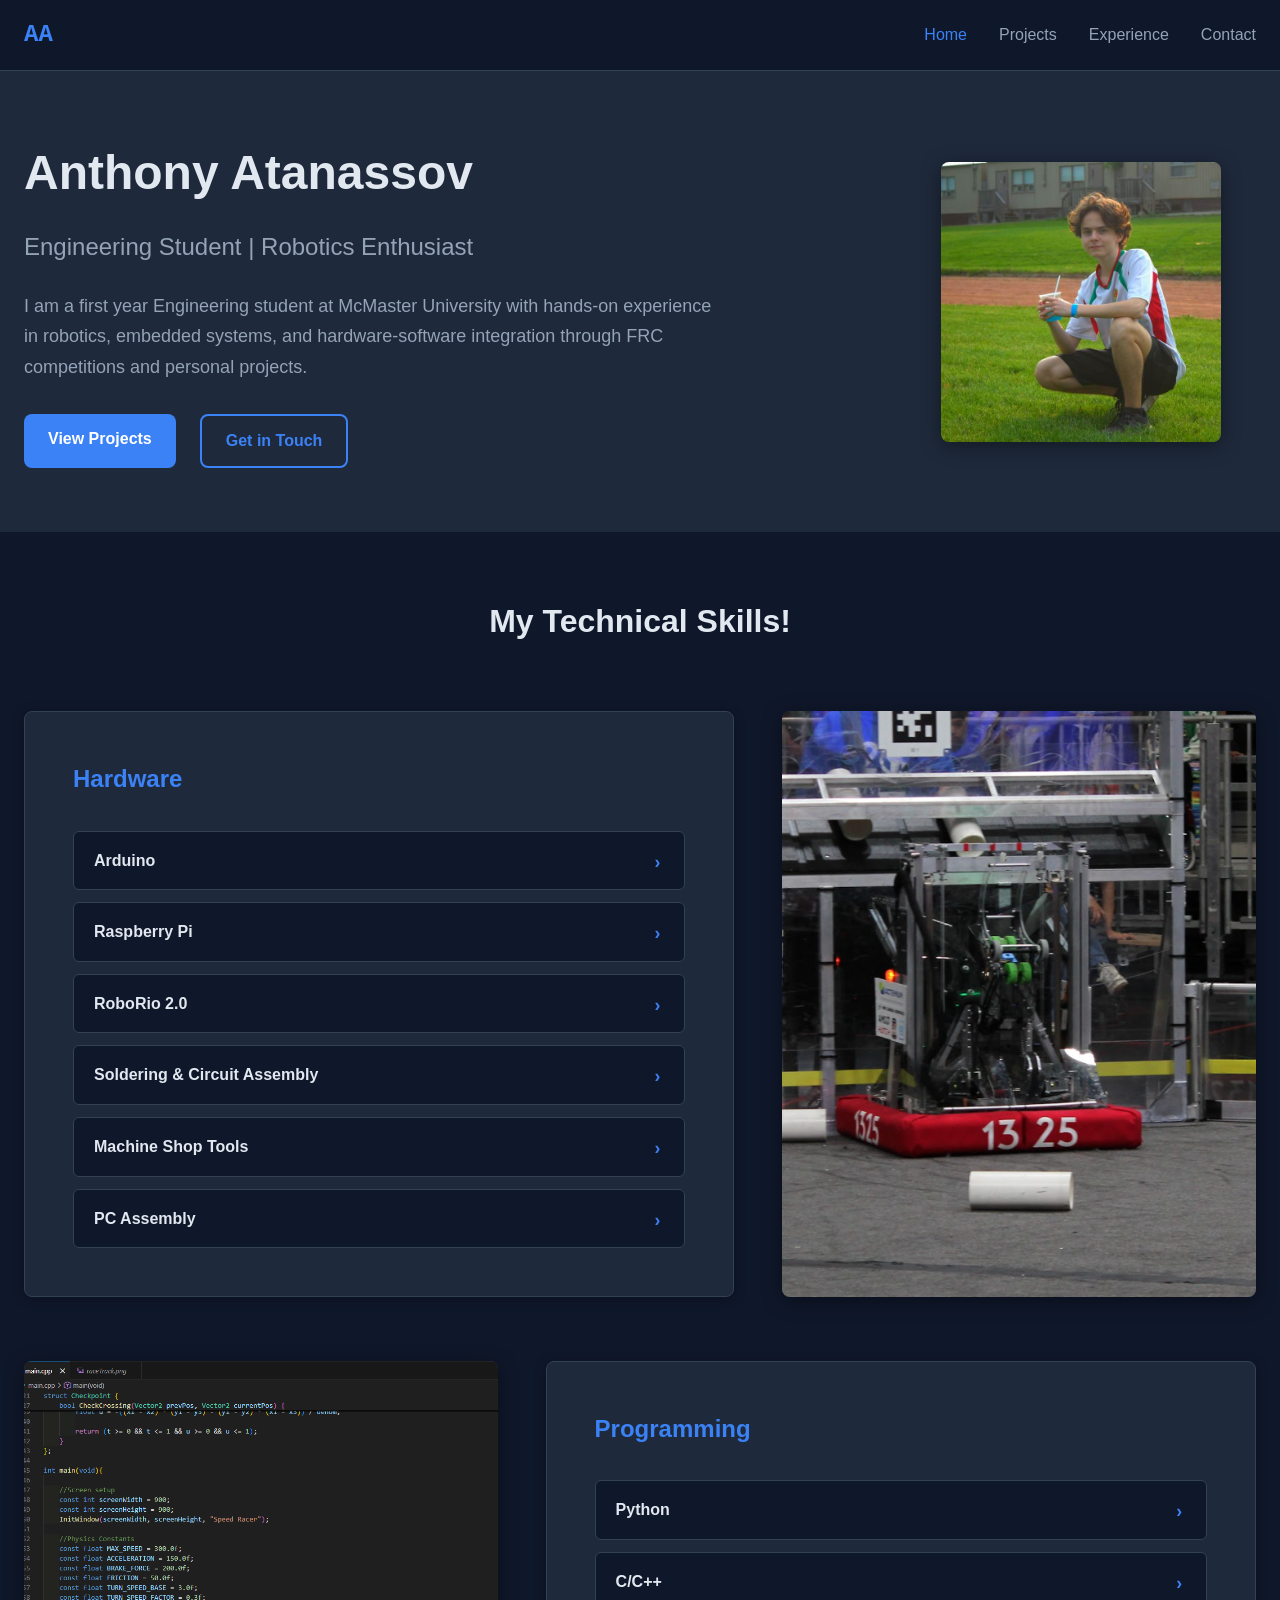
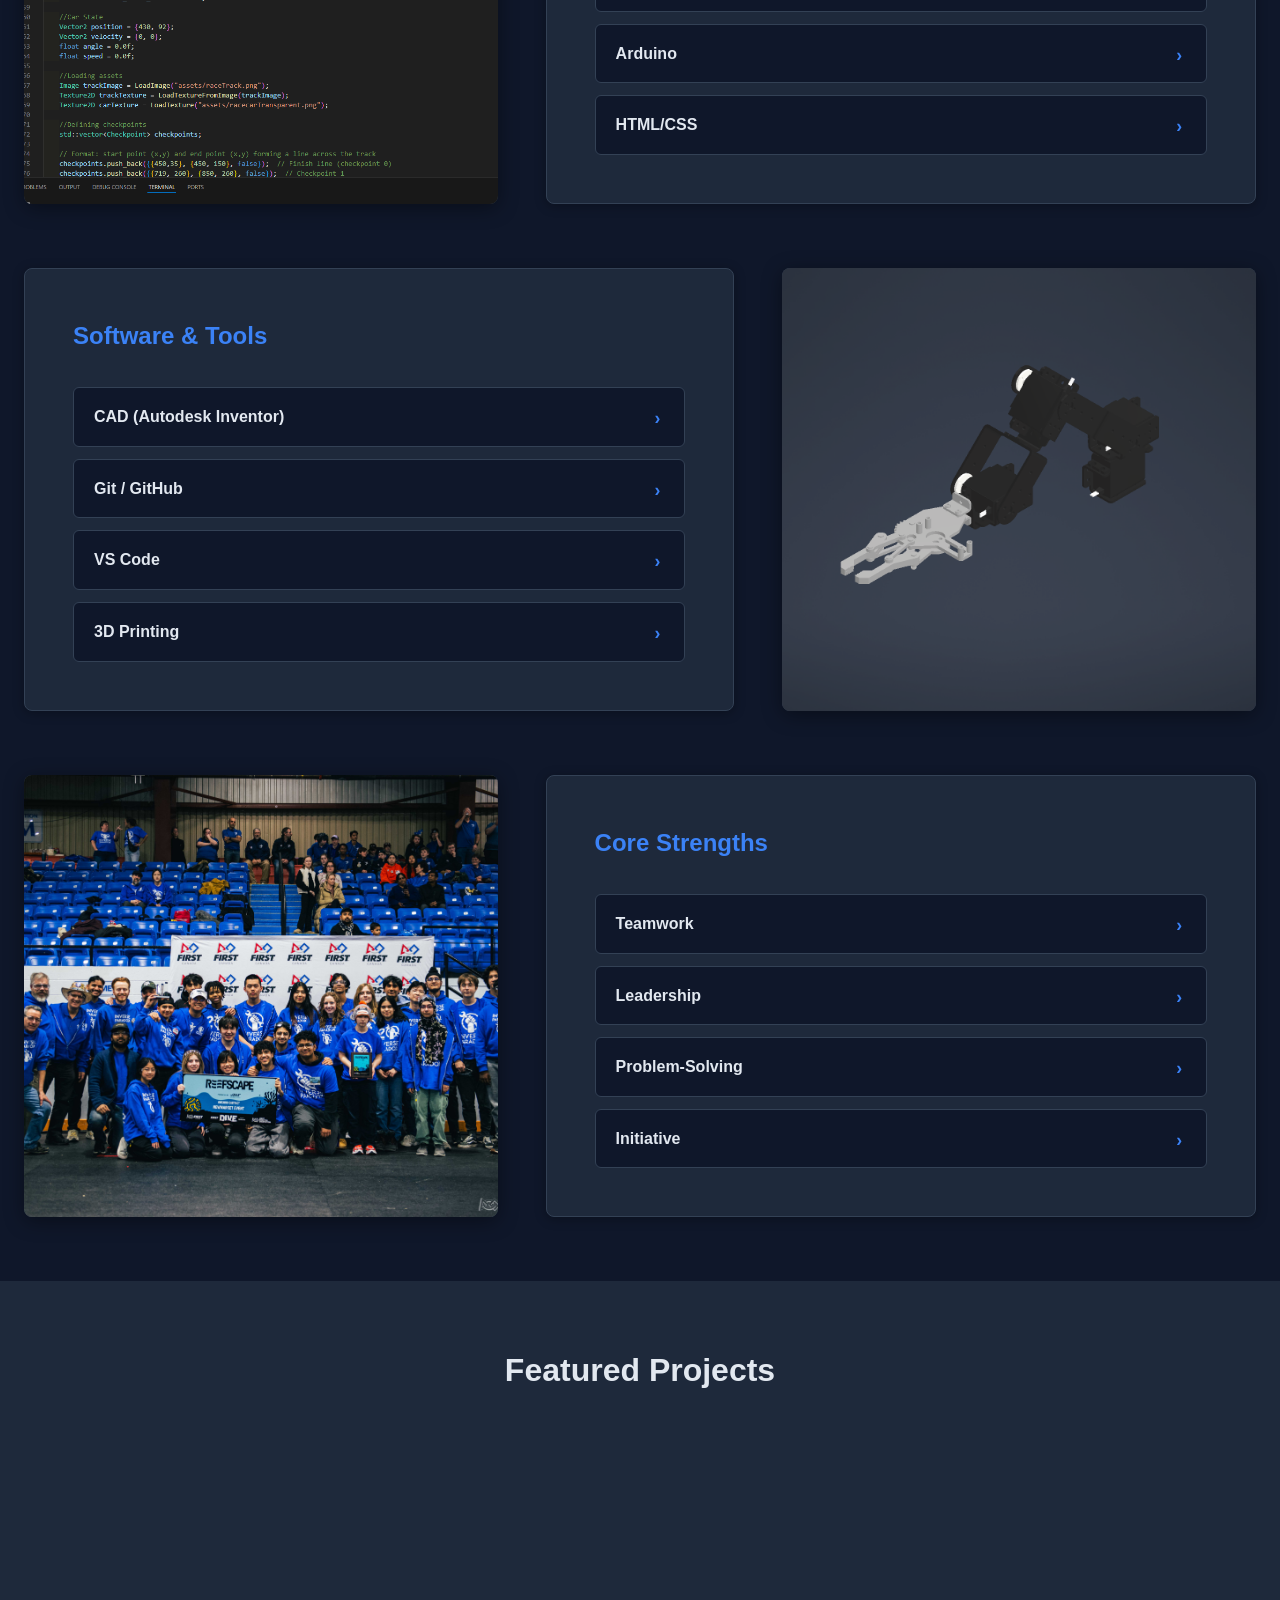
==== index.html @ 007fcec5 "Initial Commit Added website and assets (photos)" ====
<!DOCTYPE html>
<html lang="en">
<head>
    <meta charset="UTF-8">
    <meta name="viewport" content="width=device-width, initial-scale=1.0">
    <title>Anthony Atanassov - Engineering Student</title>
    <link rel="stylesheet" href="css/style.css">
</head>
<body>
    <nav class="navbar">
        <div class="container">
            <a href="index.html" class="logo">AA</a>
            <button class="nav-toggle" id="navToggle" aria-label="Toggle navigation">
                <span></span>
                <span></span>
                <span></span>
            </button>
            <ul class="nav-links" id="navLinks">
                <li><a href="index.html" class="active">Home</a></li>
                <li><a href="projects.html">Projects</a></li>
                <li><a href="experience.html">Experience</a></li>
                <li><a href="contact.html">Contact</a></li>
            </ul>
        </div>
    </nav>

    <main>
        <section class="hero">
            <div class="container">
                <div class="hero-content">
                    <div class="hero-text">
                        <h1>Anthony Atanassov</h1>
                        <p class="subtitle">Engineering Student | Robotics Enthusiast</p>
                        <p class="description">
                            I am a first year Engineering student at McMaster University with hands-on experience in robotics, 
                            embedded systems, and hardware-software integration through FRC competitions and personal projects.
                        </p>
                        <div class="cta-buttons">
                            <a href="projects.html" class="btn btn-primary">View Projects</a>
                            <a href="contact.html" class="btn btn-secondary">Get in Touch</a>
                        </div>
                    </div>
                    <div class="hero-image">
                        <div class="image-container">
                            <img src="assets/profile-photo.jpg" alt="Anthony Atanassov">
                        </div>
                    </div>
                </div>
            </div>
        </section>

        <section class="skills">
            <div class="container">
                <h2> My Technical Skills!</h2>
                <p class="skills-subtitle"></p>
                
                <!-- Row 1: Hardware (left) + Image (right) -->
                <div class="skills-row">
                    <div class="skill-category-large">
                        <h3>Hardware</h3>
                        <ul class="skill-list">
                            <li class="skill-item" data-skill="arduino-hw">
                                <span class="skill-name">Arduino</span>
                                <div class="skill-description">
                                    Hands-on experience with Arduino Uno, and Nano for various robotics and automation projects.
                                </div>
                            </li>
                            <li class="skill-item" data-skill="raspberry">
                                <span class="skill-name">Raspberry Pi</span>
                                <div class="skill-description">
                                    Built computer vision systems and IoT projects using Raspberry Pi with camera modules and I²C communication protocols.
                                </div>
                            </li>
                            <li class="skill-item" data-skill="roborio">
                                <span class="skill-name">RoboRio 2.0</span>
                                <div class="skill-description">
                                    Programmed and configured RoboRio controllers for FRC competition robots, including sensor integration and motor control.
                                </div>
                            </li>
                            <li class="skill-item" data-skill="soldering">
                                <span class="skill-name">Soldering & Circuit Assembly</span>
                                <div class="skill-description">
                                    Proficient in through-hole and surface-mount soldering techniques for PCB assembly and circuit prototyping.
                                </div>
                            </li>
                            <li class="skill-item" data-skill="machining">
                                <span class="skill-name">Machine Shop Tools</span>
                                <div class="skill-description">
                                    Experience with drill press, lathe, and other machine shop equipment for fabricating custom mechanical parts and components with my time on FRC 1325 Inverse Paradox.
                                </div>
                            </li>
                            <li class="skill-item" data-skill="pc">
                                <span class="skill-name">PC Assembly</span>
                                <div class="skill-description">
                                    Knowledge of computer hardware architecture, component selection, assembly, and troubleshooting. I have built PCs for friends as well as to sell to buyers on the secondhand market.
                                </div>
                            </li>
                        </ul>
                    </div>
                    <div class="skill-image">
                        <img src="assets/robotInAction.png" alt="Hardware and electronics">
                    </div>
                </div>

                <!-- Row 2: Image (left) + Programming (right) -->
                <div class="skills-row skills-row-reverse">
                    <div class="skill-image">
                        <img src="assets/programming-image.png" alt="Programming workspace">
                    </div>
                    <div class="skill-category-large">
                        <h3>Programming</h3>
                        <ul class="skill-list">
                            <li class="skill-item" data-skill="python">
                                <span class="skill-name">Python</span>
                                <div class="skill-description">
                                    Primary language for computer vision, data processing, and game development. Used extensively in OpenCV projects and Pygame applications.
                                </div>
                            </li>
                            <li class="skill-item" data-skill="cpp">
                                <span class="skill-name">C/C++</span>
                                <div class="skill-description">
                                    Used for embedded systems programming, robotics control systems, and low-level hardware interfacing with Arduino and microcontrollers.
                                </div>
                            </li>
                            <li class="skill-item" data-skill="arduino">
                                <span class="skill-name">Arduino</span>
                                <div class="skill-description">
                                    Extensive experience programming Arduino for robotics projects, including servo control, sensor integration, and real-time control systems.
                                </div>
                            </li>
                            <li class="skill-item" data-skill="html">
                                <span class="skill-name">HTML/CSS</span>
                                <div class="skill-description">
                                    Front-end web development skills for creating responsive, professional websites and user interfaces.
                                </div>
                            </li>
                        </ul>
                    </div>
                </div>

                <!-- Row 3: Software & Tools (left) + Image (right) -->
                <div class="skills-row">
                    <div class="skill-category-large">
                        <h3>Software & Tools</h3>
                        <ul class="skill-list">
                            <li class="skill-item" data-skill="cad">
                                <span class="skill-name">CAD (Autodesk Inventor)</span>
                                <div class="skill-description">
                                    Designed mechanical components and assemblies for robotics projects, including end-effectors and structural elements.
                                </div>
                            </li>
                            <li class="skill-item" data-skill="git">
                                <span class="skill-name">Git / GitHub</span>
                                <div class="skill-description">
                                    Version control for software projects, collaborative development, and code management across multiple repositories.
                                </div>
                            </li>
                            <li class="skill-item" data-skill="vscode">
                                <span class="skill-name">VS Code</span>
                                <div class="skill-description">
                                    Primary IDE for development with extensions for Python, C++, and web development workflows.
                                </div>
                            </li>
                            <li class="skill-item" data-skill="3dprint">
                                <span class="skill-name">3D Printing</span>
                                <div class="skill-description">
                                    Experience with additive manufacturing for rapid prototyping of mechanical designs and custom parts.
                                </div>
                            </li>
                        </ul>
                    </div>
                    <div class="skill-image">
                        <img src="assets/tools-image.png" alt="Software and development tools">
                    </div>
                </div>

                <!-- Row 4: Image (left) + Core Strengths (right) -->
                <div class="skills-row skills-row-reverse">
                    <div class="skill-image">
                        <img src="assets/teamwork-image.jpg" alt="Team collaboration">
                    </div>
                    <div class="skill-category-large">
                        <h3>Core Strengths</h3>
                        <ul class="skill-list">
                            <li class="skill-item" data-skill="teamwork">
                                <span class="skill-name">Teamwork</span>
                                <div class="skill-description">
                                    Proven ability to collaborate effectively in FRC teams, coordinating across electrical, mechanical, and programming subsystems.
                                </div>
                            </li>
                            <li class="skill-item" data-skill="leadership">
                                <span class="skill-name">Leadership</span>
                                <div class="skill-description">
                                    Led FRC Demo Team 9996 as Team Lead, managing project timelines and coordinating team of six members through competition cycle.
                                </div>
                            </li>
                            <li class="skill-item" data-skill="problem">
                                <span class="skill-name">Problem-Solving</span>
                                <div class="skill-description">
                                    Analytical approach to debugging complex systems, from circuit troubleshooting to algorithm optimization.
                                </div>
                            </li>
                            <li class="skill-item" data-skill="initiative">
                                <span class="skill-name">Initiative</span>
                                <div class="skill-description">
                                    Self-driven learner who independently tackles new technologies and completes personal projects from concept to implementation.
                                </div>
                            </li>
                        </ul>
                    </div>
                </div>
            </div>
        </section>

        <section class="highlight-projects">
            <div class="container">
                <h2>Featured Projects</h2>
                <div class="project-grid">
                    <div class="project-card">
                        <div class="project-image">
                            <div class="placeholder-img">Gesture Control</div>
                        </div>
                        <h3>Gesture-Controlled RC Car</h3>
                        <p>Built from scratch using Raspberry Pi, with OpenCV-based hand gesture recognition for real-time control.</p>
                        <a href="projects.html" class="link-arrow">View Details →</a>
                    </div>
                    <div class="project-card">
                        <div class="project-image">
                            <div class="placeholder-img">Robotic Arm</div>
                        </div>
                        <h3>3-DOF Robotic Arm</h3>
                        <p>Designed and programmed with analytical inverse kinematics using Arduino and C++.</p>
                        <a href="projects.html" class="link-arrow">View Details →</a>
                    </div>
                    <div class="project-card">
                        <div class="project-image">
                            <div class="placeholder-img">8-Bit CPU</div>
                        </div>
                        <h3>8-Bit Breadboard Computer</h3>
                        <p>Built from integrated circuits using Von Neumann architecture with custom assembly programming.</p>
                        <a href="projects.html" class="link-arrow">View Details →</a>
                    </div>
                </div>
            </div>
        </section>
    </main>


    <script src="js/main.js"></script>
</body>
</html>
---- css/style.css ----
:root {
    --primary-color: #3b82f6;
    --primary-dark: #2563eb;
    --secondary-color: #94a3b8;
    --text-primary: #e2e8f0;
    --text-secondary: #94a3b8;
    --bg-primary: #1e293b;
    --bg-secondary: #0f172a;
    --bg-tertiary: #334155;
    --border-color: #334155;
    --accent: #60a5fa;
    
    --spacing-xs: 0.5rem;
    --spacing-sm: 1rem;
    --spacing-md: 1.5rem;
    --spacing-lg: 2rem;
    --spacing-xl: 3rem;
    --spacing-xxl: 4rem;
    
    --font-primary: -apple-system, BlinkMacSystemFont, 'Segoe UI', Roboto, 'Helvetica Neue', Arial, sans-serif;
    --font-mono: 'SF Mono', Monaco, 'Cascadia Code', 'Roboto Mono', Consolas, monospace;
    
    --border-radius: 8px;
    --transition: all 0.3s ease;
}

* {
    margin: 0;
    padding: 0;
    box-sizing: border-box;
}

body {
    font-family: var(--font-primary);
    color: var(--text-primary);
    background-color: var(--bg-secondary);
    line-height: 1.6;
    font-size: 16px;
}

.container {
    max-width: 1400px;
    margin: 0 auto;
    padding: 0 var(--spacing-md);
}

/* Navigation */
.navbar {
    background-color: var(--bg-secondary);
    border-bottom: 1px solid var(--border-color);
    position: sticky;
    top: 0;
    z-index: 1000;
    padding: var(--spacing-sm) 0;
}

.navbar .container {
    display: flex;
    justify-content: space-between;
    align-items: center;
}

.logo {
    font-size: 1.5rem;
    font-weight: 700;
    color: var(--primary-color);
    text-decoration: none;
    font-family: var(--font-mono);
}

.nav-toggle {
    display: none;
    background: none;
    border: none;
    flex-direction: column;
    gap: 4px;
    cursor: pointer;
    padding: 8px;
}

.nav-toggle span {
    display: block;
    width: 24px;
    height: 2px;
    background-color: var(--text-primary);
    transition: var(--transition);
}

.nav-links {
    display: flex;
    list-style: none;
    gap: var(--spacing-lg);
    align-items: center;
}

.nav-links a {
    color: var(--text-secondary);
    text-decoration: none;
    font-weight: 500;
    transition: var(--transition);
    padding: 0.5rem 0;
}

.nav-links a:hover,
.nav-links a.active {
    color: var(--primary-color);
}

/* Hero Section */
.hero {
    padding: var(--spacing-xxl) 0;
    background-color: var(--bg-primary);
}

.hero-content {
    display: grid;
    grid-template-columns: 1fr 350px;
    gap: var(--spacing-xl);
    align-items: center;
}

.hero-text {
    flex: 1;
}

.hero h1 {
    font-size: 3rem;
    font-weight: 700;
    margin-bottom: var(--spacing-sm);
    color: var(--text-primary);
}

.hero .subtitle {
    font-size: 1.5rem;
    color: var(--text-secondary);
    margin-bottom: var(--spacing-md);
}

.hero .description {
    font-size: 1.125rem;
    color: var(--text-secondary);
    max-width: 700px;
    margin-bottom: var(--spacing-lg);
    line-height: 1.7;
}

.hero-image {
    display: flex;
    justify-content: center;
    align-items: center;
}

.image-container {
    width: 280px;
    height: 280px;
    border-radius: var(--border-radius);
    overflow: hidden;
    box-shadow: 0 4px 20px rgba(0, 0, 0, 0.4);
    transition: var(--transition);
}

.image-container:hover {
    transform: translateY(-4px);
    box-shadow: 0 8px 30px rgba(0, 0, 0, 0.6);
}

.image-container img {
    width: 100%;
    height: 100%;
    object-fit: cover;
    display: block;
}

.cta-buttons {
    display: flex;
    gap: var(--spacing-md);
    flex-wrap: wrap;
}

/* Buttons */
.btn {
    display: inline-block;
    padding: 0.75rem 1.5rem;
    border-radius: var(--border-radius);
    text-decoration: none;
    font-weight: 600;
    transition: var(--transition);
    border: none;
    cursor: pointer;
    font-size: 1rem;
}

.btn-primary {
    background-color: var(--primary-color);
    color: white;
}

.btn-primary:hover {
    background-color: var(--primary-dark);
    transform: translateY(-2px);
    box-shadow: 0 4px 12px rgba(59, 130, 246, 0.4);
}

.btn-secondary {
    background-color: transparent;
    color: var(--primary-color);
    border: 2px solid var(--primary-color);
}

.btn-secondary:hover {
    background-color: var(--primary-color);
    color: white;
}

.btn-small {
    padding: 0.5rem 1rem;
    font-size: 0.875rem;
}

/* Skills Section */
.skills {
    padding: var(--spacing-xxl) 0;
    background-color: var(--bg-secondary);
}

.skills h2 {
    font-size: 2rem;
    margin-bottom: var(--spacing-sm);
    text-align: center;
}

.skills-subtitle {
    text-align: center;
    color: var(--text-secondary);
    margin-bottom: var(--spacing-xxl);
    font-size: 0.95rem;
}

.skills-row {
    display: grid;
    grid-template-columns: 1.2fr 0.8fr;
    gap: var(--spacing-xl);
    align-items: center;
    margin-bottom: var(--spacing-xxl);
}

.skills-row:last-child {
    margin-bottom: 0;
}

.skills-row-reverse {
    grid-template-columns: 0.8fr 1.2fr;
}

.skill-category-large {
    background-color: var(--bg-primary);
    padding: var(--spacing-xl);
    border-radius: var(--border-radius);
    border: 1px solid var(--border-color);
    box-shadow: 0 2px 12px rgba(0, 0, 0, 0.3);
    transition: var(--transition);
}

.skill-category-large:hover {
    box-shadow: 0 4px 20px rgba(0, 0, 0, 0.5);
    border-color: var(--primary-color);
}

.skill-category-large h3 {
    font-size: 1.5rem;
    margin-bottom: var(--spacing-lg);
    color: var(--primary-color);
    font-weight: 600;
}

.skill-image {
    width: 100%;
    height: 100%;
    min-height: 400px;
    border-radius: var(--border-radius);
    overflow: hidden;
    box-shadow: 0 4px 20px rgba(0, 0, 0, 0.4);
    background-color: var(--bg-tertiary);
    display: flex;
    align-items: center;
    justify-content: center;
}

.skill-image img {
    width: 100%;
    height: 100%;
    object-fit: cover;
    display: block;
}

.skill-list {
    list-style: none;
}

.skill-item {
    padding: 1rem 1.25rem;
    margin-bottom: 0.75rem;
    color: var(--text-secondary);
    border: 1px solid var(--border-color);
    border-radius: 6px;
    cursor: pointer;
    transition: all 0.25s ease;
    background-color: var(--bg-secondary);
}

.skill-item:last-child {
    margin-bottom: 0;
}

.skill-item:hover {
    border-color: var(--primary-color);
    background-color: var(--bg-tertiary);
    transform: translateX(4px);
    box-shadow: 0 2px 8px rgba(59, 130, 246, 0.3);
}

.skill-item.active {
    border-color: var(--primary-color);
    background-color: var(--bg-tertiary);
    box-shadow: 0 2px 8px rgba(59, 130, 246, 0.4);
}

.skill-name {
    display: block;
    font-weight: 600;
    color: var(--text-primary);
    position: relative;
    padding-right: 24px;
    font-size: 1rem;
}

.skill-name::after {
    content: "›";
    position: absolute;
    right: 4px;
    transition: transform 0.25s ease;
    color: var(--primary-color);
    font-weight: bold;
    font-size: 1.1rem;
}

.skill-item.active .skill-name::after {
    transform: rotate(90deg);
}

.skill-description {
    max-height: 0;
    overflow: hidden;
    transition: max-height 0.3s ease, margin-top 0.3s ease, padding-top 0.3s ease;
    color: var(--text-secondary);
    font-size: 0.9rem;
    line-height: 1.6;
}

.skill-item.active .skill-description {
    max-height: 300px;
    margin-top: 0.875rem;
    padding-top: 0.875rem;
    border-top: 1px solid var(--border-color);
}

/* Projects Section */
.highlight-projects {
    padding: var(--spacing-xxl) 0;
    background-color: var(--bg-primary);
}

.highlight-projects h2 {
    font-size: 2rem;
    margin-bottom: var(--spacing-xl);
    text-align: center;
}

.project-grid {
    display: grid;
    grid-template-columns: repeat(auto-fit, minmax(320px, 1fr));
    gap: var(--spacing-lg);
}

.project-card {
    background-color: var(--bg-secondary);
    border-radius: var(--border-radius);
    overflow: hidden;
    border: 1px solid var(--border-color);
    transition: var(--transition);
}

.project-card:hover {
    transform: translateY(-4px);
    box-shadow: 0 10px 30px rgba(0, 0, 0, 0.5);
    border-color: var(--primary-color);
}

.project-image {
    width: 100%;
    height: 200px;
    background-color: var(--bg-tertiary);
    display: flex;
    align-items: center;
    justify-content: center;
}

.placeholder-img {
    color: var(--text-secondary);
    font-family: var(--font-mono);
    font-size: 0.875rem;
}

.project-card h3 {
    font-size: 1.25rem;
    margin: var(--spacing-md);
    margin-bottom: var(--spacing-sm);
}

.project-card p {
    color: var(--text-secondary);
    margin: 0 var(--spacing-md);
    margin-bottom: var(--spacing-md);
}

.link-arrow {
    display: inline-block;
    color: var(--primary-color);
    text-decoration: none;
    font-weight: 600;
    margin: 0 var(--spacing-md);
    margin-bottom: var(--spacing-md);
    transition: var(--transition);
}

.link-arrow:hover {
    transform: translateX(4px);
}

/* Page Header */
.page-header {
    padding: var(--spacing-xl) 0;
    background-color: var(--bg-primary);
    border-bottom: 1px solid var(--border-color);
}

.page-header h1 {
    font-size: 2.5rem;
    margin-bottom: var(--spacing-sm);
}

.page-header p {
    font-size: 1.125rem;
    color: var(--text-secondary);
}

/* Projects List */
.projects-list {
    padding: var(--spacing-xxl) 0;
    background-color: var(--bg-secondary);
}

.project-detail-card {
    background-color: var(--bg-primary);
    border: 1px solid var(--border-color);
    border-radius: var(--border-radius);
    padding: var(--spacing-lg);
    margin-bottom: var(--spacing-xxl);
    box-shadow: 0 2px 12px rgba(0, 0, 0, 0.3);
}

.project-content-wrapper {
    display: grid;
    grid-template-columns: 1.3fr 0.7fr;
    gap: var(--spacing-xl);
    align-items: start;
}

.project-info {
    flex: 1;
}

.project-image-container {
    width: 100%;
    height: 100%;
    min-height: 350px;
    border-radius: var(--border-radius);
    overflow: hidden;
    box-shadow: 0 4px 16px rgba(0, 0, 0, 0.3);
    background-color: var(--bg-tertiary);
    display: flex;
    align-items: center;
    justify-content: center;
}

.project-image-container img {
    width: 100%;
    height: 100%;
    object-fit: cover;
    display: block;
}

.project-header {
    display: flex;
    justify-content: space-between;
    align-items: flex-start;
    margin-bottom: var(--spacing-md);
    flex-wrap: wrap;
    gap: var(--spacing-sm);
}

.project-header h2 {
    font-size: 1.75rem;
    color: var(--text-primary);
}

.project-date {
    color: var(--text-secondary);
    font-size: 0.875rem;
    font-weight: 500;
}

.project-tags {
    display: flex;
    flex-wrap: wrap;
    gap: var(--spacing-sm);
    margin-bottom: var(--spacing-md);
}

.tag {
    background-color: var(--primary-color);
    color: white;
    padding: 0.25rem 0.75rem;
    border-radius: 4px;
    font-size: 0.875rem;
    font-weight: 500;
}

.project-description {
    color: var(--text-secondary);
    margin-bottom: var(--spacing-md);
    line-height: 1.7;
}

.project-challenges {
    margin-bottom: var(--spacing-md);
}

.project-challenges h4 {
    font-size: 1rem;
    margin-bottom: var(--spacing-sm);
    color: var(--text-primary);
}

.project-challenges ul {
    list-style: none;
    padding-left: 0;
}

.project-challenges li {
    padding: var(--spacing-xs) 0;
    padding-left: var(--spacing-md);
    position: relative;
    color: var(--text-secondary);
    line-height: 1.6;
}

.project-challenges li::before {
    content: "▸";
    position: absolute;
    left: 0;
    color: var(--primary-color);
    font-weight: bold;
}

.project-links {
    display: flex;
    gap: var(--spacing-md);
    flex-wrap: wrap;
    margin-top: var(--spacing-md);
}
/* Experience Section */
.experience-list {
    padding: var(--spacing-xxl) 0;
    background-color: var(--bg-secondary);
}

.experience-card {
    background-color: var(--bg-primary);
    border: 1px solid var(--border-color);
    border-radius: var(--border-radius);
    padding: var(--spacing-lg);
    margin-bottom: var(--spacing-xxl);
    box-shadow: 0 2px 12px rgba(0, 0, 0, 0.3);
}

.experience-content-wrapper {
    display: grid;
    grid-template-columns: 1.3fr 0.7fr;
    gap: var(--spacing-xl);
    align-items: start;
}

.experience-info {
    flex: 1;
}

.experience-image-container {
    width: 100%;
    height: 100%;
    min-height: 300px;
    border-radius: var(--border-radius);
    overflow: hidden;
    box-shadow: 0 4px 16px rgba(0, 0, 0, 0.3);
    background-color: var(--bg-tertiary);
    display: flex;
    align-items: center;
    justify-content: center;
}

.experience-image-container img {
    width: 100%;
    height: 100%;
    object-fit: cover;
    display: block;
}

.experience-header {
    display: flex;
    justify-content: space-between;
    align-items: flex-start;
    margin-bottom: var(--spacing-md);
    flex-wrap: wrap;
    gap: var(--spacing-sm);
}

.experience-header h2 {
    font-size: 1.5rem;
    color: var(--text-primary);
    margin-bottom: 0.25rem;
}

.experience-header h3 {
    font-size: 1.125rem;
    color: var(--text-secondary);
    font-weight: 500;
}

.experience-date {
    color: var(--text-secondary);
    font-size: 0.875rem;
    font-weight: 500;
    white-space: nowrap;
}

.experience-content h4 {
    font-size: 1rem;
    margin-bottom: var(--spacing-sm);
    margin-top: var(--spacing-md);
    color: var(--text-primary);
}

.experience-content ul {
    list-style: none;
    padding-left: 0;
}

.experience-content li {
    padding: var(--spacing-xs) 0;
    padding-left: var(--spacing-md);
    position: relative;
    color: var(--text-secondary);
    line-height: 1.6;
}

.experience-content li::before {
    content: "▸";
    position: absolute;
    left: 0;
    color: var(--primary-color);
    font-weight: bold;
}

.experience-tags {
    display: flex;
    flex-wrap: wrap;
    gap: var(--spacing-sm);
    margin-top: var(--spacing-md);
}
/* Education Section */
.education {
    padding: var(--spacing-xxl) 0;
    background-color: var(--bg-primary);
}

.education h2 {
    font-size: 2rem;
    margin-bottom: var(--spacing-xl);
    text-align: center;
}

.education-card {
    background-color: var(--bg-secondary);
    border: 1px solid var(--border-color);
    border-radius: var(--border-radius);
    padding: var(--spacing-lg);
    max-width: 800px;
    margin: 0 auto;
    box-shadow: 0 2px 12px rgba(0, 0, 0, 0.3);
}

.education-header {
    display: flex;
    justify-content: space-between;
    align-items: flex-start;
    margin-bottom: var(--spacing-md);
    flex-wrap: wrap;
    gap: var(--spacing-sm);
}

.education-header h3 {
    font-size: 1.5rem;
    color: var(--text-primary);
    margin-bottom: 0.25rem;
}

.education-header p {
    font-size: 1.125rem;
    color: var(--text-secondary);
}

.education-details {
    color: var(--text-secondary);
    line-height: 1.7;
}

/* Contact Section */
.contact-content {
    padding: var(--spacing-xxl) 0;
    background-color: var(--bg-secondary);
}

.contact-grid {
    display: grid;
    grid-template-columns: 1.2fr 0.8fr;
    gap: var(--spacing-xl);
    align-items: start;
}

.contact-info-card {
    background-color: var(--bg-primary);
    padding: var(--spacing-xl);
    border-radius: var(--border-radius);
    border: 1px solid var(--border-color);
    box-shadow: 0 2px 12px rgba(0, 0, 0, 0.3);
}

.contact-info-card h2 {
    font-size: 1.75rem;
    margin-bottom: var(--spacing-md);
}

.contact-intro {
    color: var(--text-secondary);
    margin-bottom: var(--spacing-lg);
    line-height: 1.7;
}

.contact-methods {
    display: flex;
    flex-direction: column;
    gap: var(--spacing-md);
}

.contact-method {
    display: flex;
    align-items: flex-start;
    gap: var(--spacing-md);
    padding: var(--spacing-md);
    background-color: var(--bg-secondary);
    border: 1px solid var(--border-color);
    border-radius: var(--border-radius);
    transition: var(--transition);
}

.contact-method:hover {
    border-color: var(--primary-color);
    transform: translateX(4px);
    box-shadow: 0 2px 12px rgba(59, 130, 246, 0.2);
}

.contact-icon-small {
    width: 48px;
    height: 48px;
    min-width: 48px;
    display: flex;
    align-items: center;
    justify-content: center;
    background-color: var(--bg-tertiary);
    border-radius: var(--border-radius);
    color: var(--primary-color);
}

.contact-method h3 {
    font-size: 1rem;
    margin-bottom: var(--spacing-xs);
    color: var(--text-primary);
}

.contact-method a {
    color: var(--primary-color);
    text-decoration: none;
    font-weight: 500;
    transition: var(--transition);
    word-break: break-word;
}

.contact-method a:hover {
    color: var(--accent);
}

.contact-sidebar {
    position: sticky;
    top: 100px;
}

.availability {
    background-color: var(--bg-primary);
    padding: var(--spacing-lg);
    border-radius: var(--border-radius);
    border: 1px solid var(--border-color);
    box-shadow: 0 2px 12px rgba(0, 0, 0, 0.3);
}

.availability h3 {
    font-size: 1.25rem;
    margin-bottom: var(--spacing-md);
    color: var(--primary-color);
}

.availability p {
    color: var(--text-secondary);
    line-height: 1.7;
    margin-bottom: var(--spacing-md);
}

.availability p:last-child {
    margin-bottom: 0;
}

.availability-extra {
    margin-top: var(--spacing-lg);
    padding-top: var(--spacing-lg);
    border-top: 1px solid var(--border-color);
}

.availability-extra p {
    color: var(--text-secondary);
    line-height: 1.7;
    font-size: 0.95rem;
}

/* Responsive for contact */
@media (max-width: 968px) {
    .contact-grid {
        grid-template-columns: 1fr;
        gap: var(--spacing-lg);
    }
    
    .contact-sidebar {
        position: static;
    }
    
    .contact-info-card {
        padding: var(--spacing-lg);
    }
}

@media (max-width: 600px) {
    .contact-method {
        flex-direction: column;
        text-align: center;
    }
    
    .contact-icon-small {
        margin: 0 auto;
    }
}

@media (max-width: 480px) {
    .contact-info-card h2 {
        font-size: 1.5rem;
    }
    
    .contact-info-card {
        padding: var(--spacing-md);
    }
    
    .contact-method {
        padding: var(--spacing-sm);
    }
    
    .availability {
        padding: var(--spacing-md);
    }
}
/* Responsive breakpoints for skills */
@media (max-width: 968px) {
    .hero-content {
        grid-template-columns: 1fr;
        gap: var(--spacing-lg);
    }
    
    .hero-image {
        order: -1;
    }
    
    .image-container {
        width: 240px;
        height: 240px;
    }
    
    .skills-row,
    .skills-row-reverse {
        grid-template-columns: 1fr;
        gap: var(--spacing-lg);
    }
    
    .skill-image {
        min-height: 300px;
        order: -1;
    }
    
    .skill-category-large {
        padding: var(--spacing-lg);
    }
}

/* Responsive Design */
@media (max-width: 768px) {
    .nav-toggle {
        display: flex;
    }
    
    .nav-links {
        position: absolute;
        top: 100%;
        left: 0;
        right: 0;
        background-color: var(--bg-secondary);
        flex-direction: column;
        align-items: stretch;
        gap: 0;
        padding: var(--spacing-md);
        border-bottom: 1px solid var(--border-color);
        max-height: 0;
        overflow: hidden;
        transition: max-height 0.3s ease;
    }
    
    .nav-links.active {
        max-height: 300px;
    }
    
    .nav-links li {
        border-bottom: 1px solid var(--border-color);
    }
    
    .nav-links li:last-child {
        border-bottom: none;
    }
    
    .nav-links a {
        display: block;
        padding: var(--spacing-sm) 0;
    }
    
    .hero h1 {
        font-size: 2rem;
    }
    
    .hero .subtitle {
        font-size: 1.25rem;
    }
    
    .cta-buttons {
        flex-direction: column;
    }
    
    .cta-buttons .btn {
        text-align: center;
    }
    
    .project-grid {
        grid-template-columns: 1fr;
    }
    
    .contact-grid {
        grid-template-columns: 1fr;
    }
    
    .project-header,
    .experience-header,
    .education-header {
        flex-direction: column;
    }
    
    .experience-date,
    .project-date {
        align-self: flex-start;
    }
}

@media (max-width: 600px) {
    .skills-row {
        margin-bottom: var(--spacing-lg);
    }
    
    .skill-image {
        min-height: 250px;
    }
    
    .skill-category-large {
        padding: var(--spacing-md);
    }
    
    .skill-category-large h3 {
        font-size: 1.25rem;
    }
    
    .skill-item {
        padding: 0.875rem 1rem;
    }
}

@media (max-width: 480px) {
    .hero {
        padding: var(--spacing-lg) 0;
    }
    
    .hero h1 {
        font-size: 1.75rem;
    }
    
    .image-container {
        width: 200px;
        height: 200px;
    }
    
    .page-header h1 {
        font-size: 2rem;
    }
    
    .project-detail-card {
        padding: var(--spacing-md);
    }
    
    .project-image-container {
        min-height: 200px;
    }
    .experience-card {
        padding: var(--spacing-md);
    }
    
    .skill-item {
        padding: 0.75rem 0.875rem;
    }
    
    .skill-name {
        font-size: 0.9rem;
    }
    
    .skill-description {
        font-size: 0.85rem;
    }
}
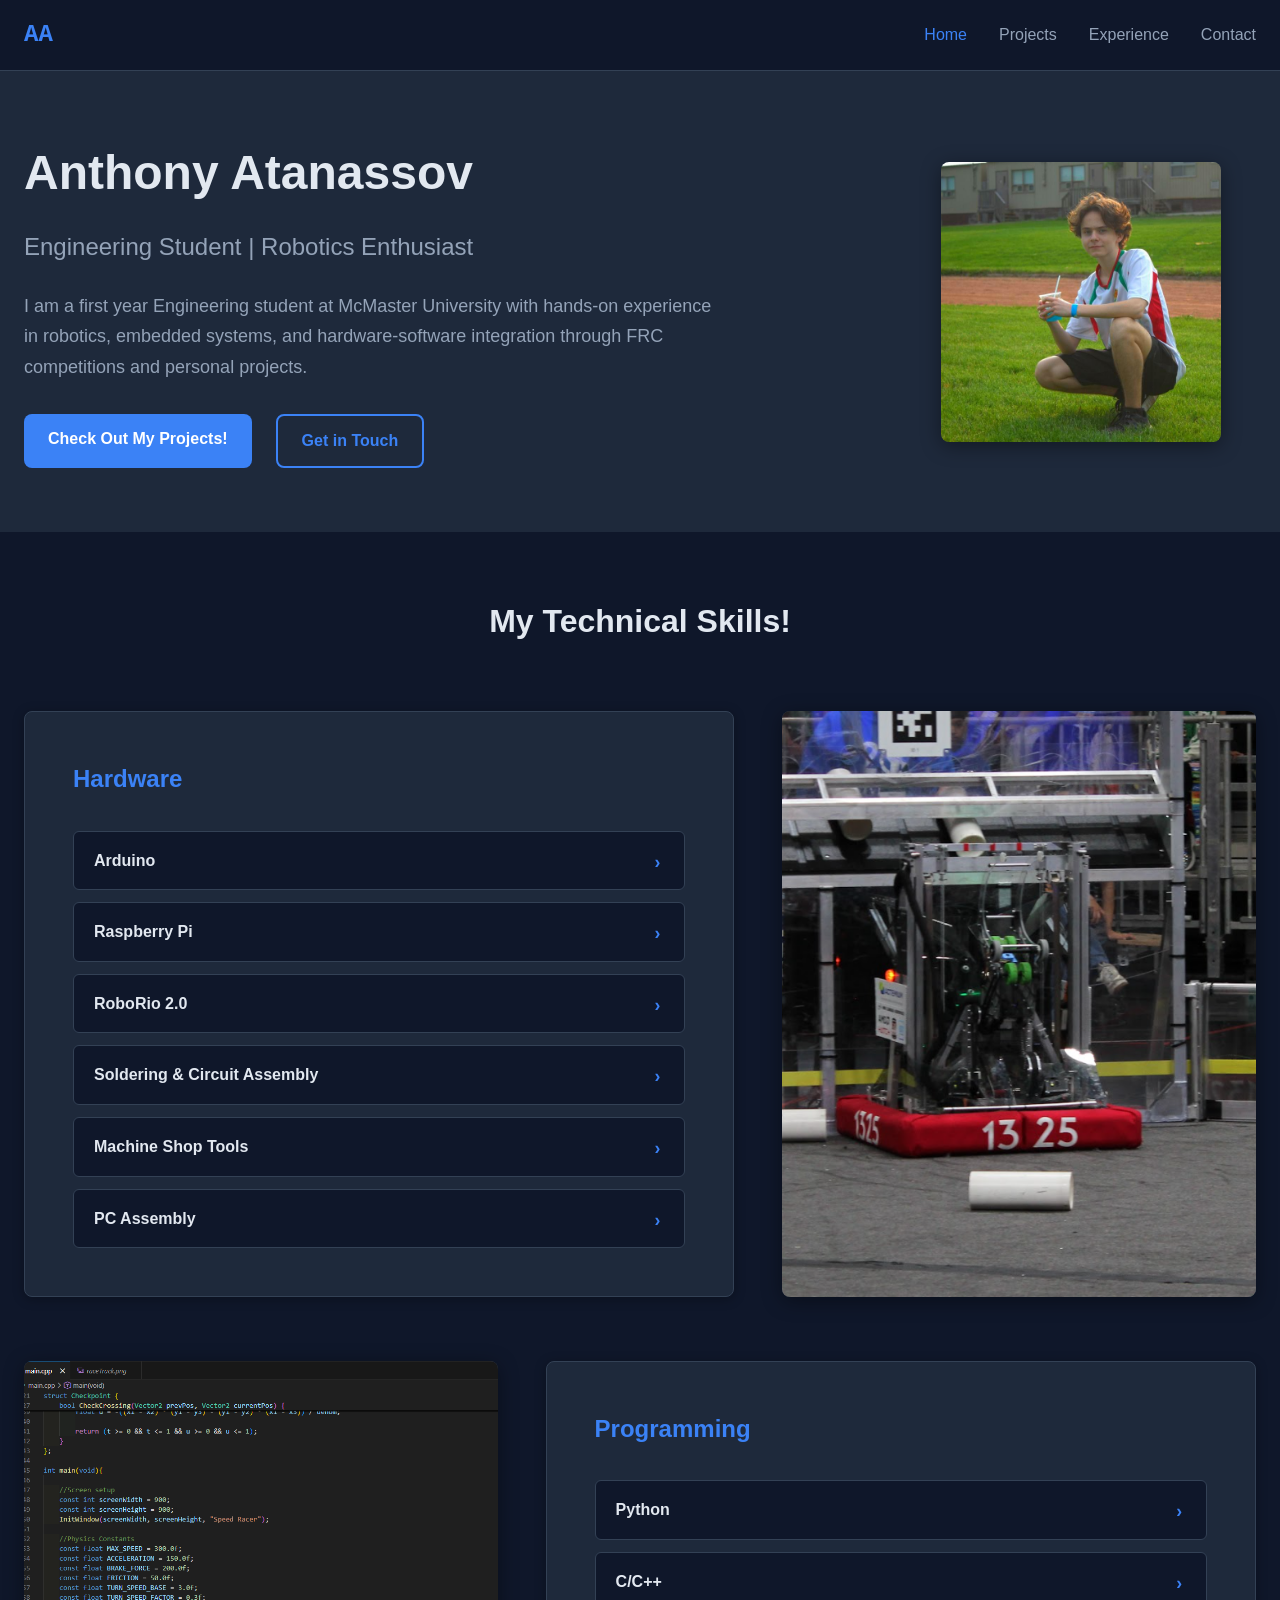
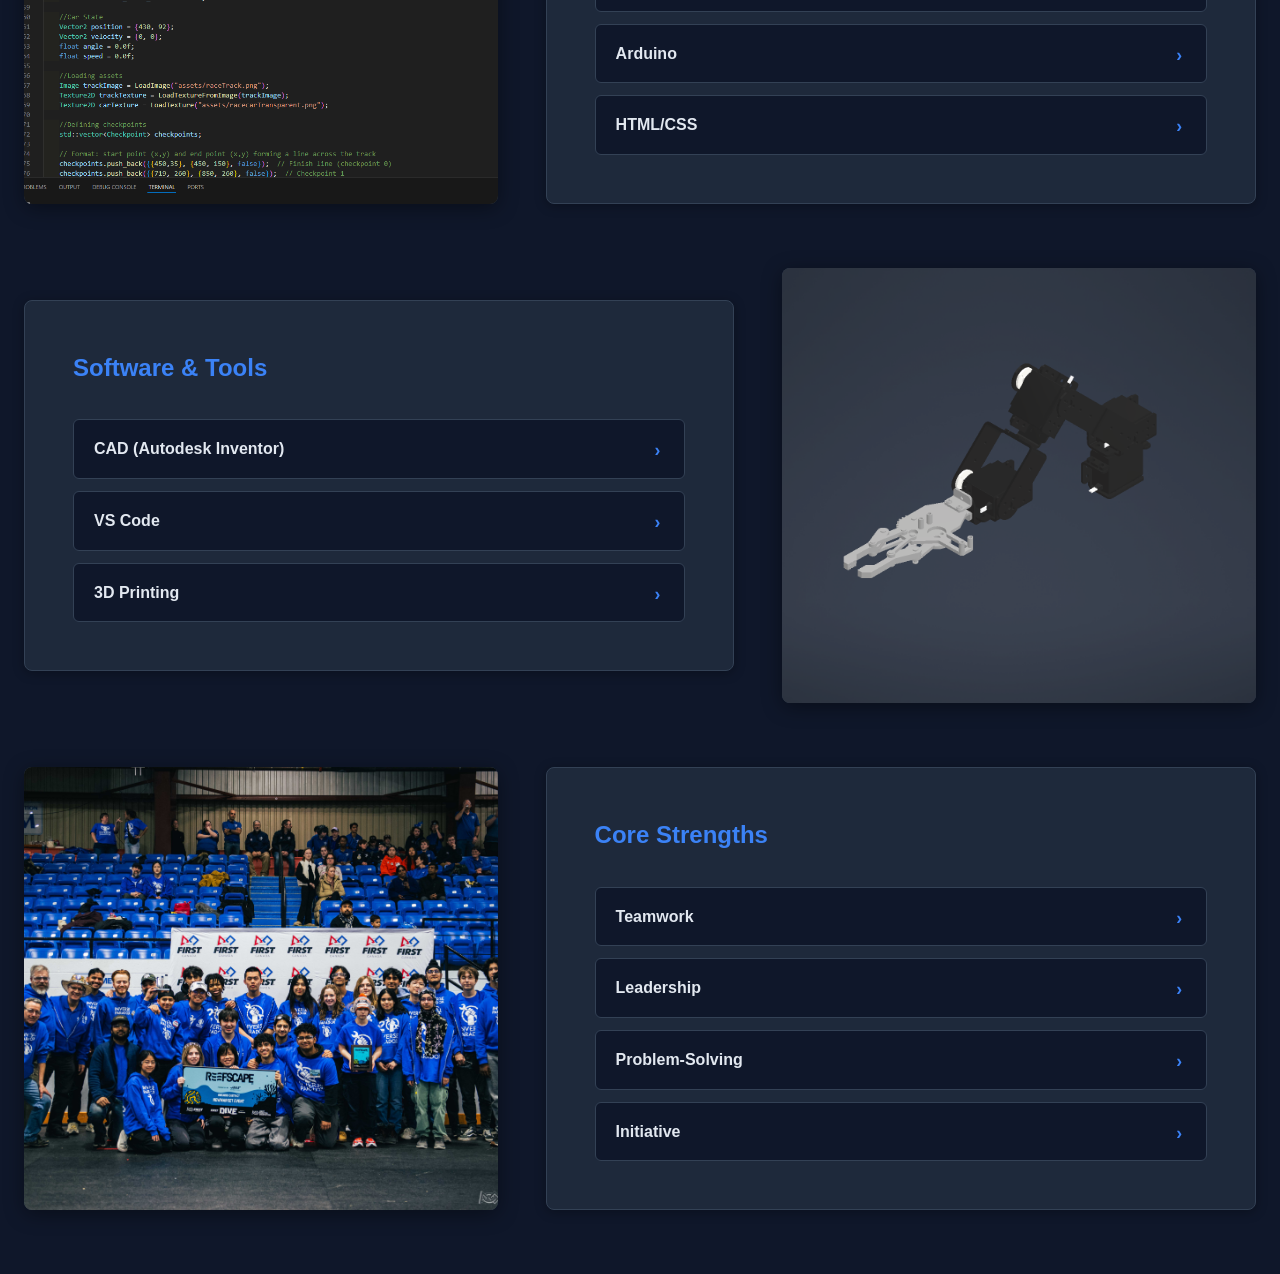
==== commit a1de582b: "Changed images, sections of text and improve customizability of image cropping." ====
--- a/index.html
+++ b/index.html
@@ -36,7 +36,7 @@
                             embedded systems, and hardware-software integration through FRC competitions and personal projects.
                         </p>
                         <div class="cta-buttons">
-                            <a href="projects.html" class="btn btn-primary">View Projects</a>
+                            <a href="projects.html" class="btn btn-primary">Check Out My Projects!</a>
                             <a href="contact.html" class="btn btn-secondary">Get in Touch</a>
                         </div>
                     </div>
@@ -62,37 +62,37 @@
                             <li class="skill-item" data-skill="arduino-hw">
                                 <span class="skill-name">Arduino</span>
                                 <div class="skill-description">
-                                    Hands-on experience with Arduino Uno, and Nano for various robotics and automation projects.
+                                    I have hands-on experience with Arduino Uno/Nano across multiple robotics and automation projects. It's my platform of choice for rapid prototyping.
                                 </div>
                             </li>
                             <li class="skill-item" data-skill="raspberry">
                                 <span class="skill-name">Raspberry Pi</span>
                                 <div class="skill-description">
-                                    Built computer vision systems and IoT projects using Raspberry Pi with camera modules and I²C communication protocols.
+                                    I've built computer vision systems and IoT projects using Raspberry Pi. I'm comfortable working with camera modules, setting up I²C communication, and integrating various sensors for embedded applications.
                                 </div>
                             </li>
                             <li class="skill-item" data-skill="roborio">
                                 <span class="skill-name">RoboRio 2.0</span>
                                 <div class="skill-description">
-                                    Programmed and configured RoboRio controllers for FRC competition robots, including sensor integration and motor control.
+                                    Through FRC competitions, I've programmed and configured RoboRio controllers for competition robots. This includes integrating sensors, controlling motors, and ensuring everything works reliably under pressure.
                                 </div>
                             </li>
                             <li class="skill-item" data-skill="soldering">
                                 <span class="skill-name">Soldering & Circuit Assembly</span>
                                 <div class="skill-description">
-                                    Proficient in through-hole and surface-mount soldering techniques for PCB assembly and circuit prototyping.
+                                    I'm proficient in both through-hole and surface-mount soldering. I can assemble PCBs and prototype circuits 
                                 </div>
                             </li>
                             <li class="skill-item" data-skill="machining">
                                 <span class="skill-name">Machine Shop Tools</span>
                                 <div class="skill-description">
-                                    Experience with drill press, lathe, and other machine shop equipment for fabricating custom mechanical parts and components with my time on FRC 1325 Inverse Paradox.
+                                    From my time on FRC Team 1325 Inverse Paradoxm, I have experience using drill presses, lathes, and other machine shop equipment to fabricate custom mechanical parts. Sometimes you need to make the exact piece you need, and I'm comfortable doing that.
                                 </div>
                             </li>
                             <li class="skill-item" data-skill="pc">
                                 <span class="skill-name">PC Assembly</span>
                                 <div class="skill-description">
-                                    Knowledge of computer hardware architecture, component selection, assembly, and troubleshooting. I have built PCs for friends as well as to sell to buyers on the secondhand market.
+                                    I understand computer hardware architecture inside and out. I can select components, build systems, and troubleshoot hardware issues when things go wrong. I used this knowledge to build and sell PCs out of my bedroom.
                                 </div>
                             </li>
                         </ul>
@@ -113,26 +113,24 @@
                             <li class="skill-item" data-skill="python">
                                 <span class="skill-name">Python</span>
                                 <div class="skill-description">
-                                    Primary language for computer vision, data processing, and game development. Used extensively in OpenCV projects and Pygame applications.
+                                    I use Python as my go-to language for computer vision and game development. I've built projects with OpenCV for real-time image processing and used Pygame to create interactive applications with custom game mechanics.
                                 </div>
                             </li>
                             <li class="skill-item" data-skill="cpp">
                                 <span class="skill-name">C/C++</span>
                                 <div class="skill-description">
-                                    Used for embedded systems programming, robotics control systems, and low-level hardware interfacing with Arduino and microcontrollers.
+                                    I use C/C++ for embedded systems programming, robotics control systems, and low-level hardware interfacing with Arduino and microcontrollers.
                                 </div>
                             </li>
                             <li class="skill-item" data-skill="arduino">
                                 <span class="skill-name">Arduino</span>
                                 <div class="skill-description">
-                                    Extensive experience programming Arduino for robotics projects, including servo control, sensor integration, and real-time control systems.
-                                </div>
+                                    I've spent a lot of time programming Arduino boards for my robotics projects. From controlling servo motors to integrating sensors and building real-time control systems, Arduino has been central to bringing my hardware ideas to life.
                             </li>
                             <li class="skill-item" data-skill="html">
                                 <span class="skill-name">HTML/CSS</span>
                                 <div class="skill-description">
-                                    Front-end web development skills for creating responsive, professional websites and user interfaces.
-                                </div>
+                                    I know my way around front-end web development. I can build responsive, professional websites from scratch - like this one!                                </div>
                             </li>
                         </ul>
                     </div>
@@ -146,25 +144,19 @@
                             <li class="skill-item" data-skill="cad">
                                 <span class="skill-name">CAD (Autodesk Inventor)</span>
                                 <div class="skill-description">
-                                    Designed mechanical components and assemblies for robotics projects, including end-effectors and structural elements.
-                                </div>
-                            </li>
-                            <li class="skill-item" data-skill="git">
-                                <span class="skill-name">Git / GitHub</span>
-                                <div class="skill-description">
-                                    Version control for software projects, collaborative development, and code management across multiple repositories.
+                                    I use CAD to design mechanical components and assemblies for my robotics projects. I've designed everything from end-effectors to structural elements, iterating through prototypes to get the design just right. I am actively using this for school as well.
                                 </div>
                             </li>
                             <li class="skill-item" data-skill="vscode">
                                 <span class="skill-name">VS Code</span>
                                 <div class="skill-description">
-                                    Primary IDE for development with extensions for Python, C++, and web development workflows.
+                                    This is my main IDE for development.
                                 </div>
                             </li>
                             <li class="skill-item" data-skill="3dprint">
                                 <span class="skill-name">3D Printing</span>
                                 <div class="skill-description">
-                                    Experience with additive manufacturing for rapid prototyping of mechanical designs and custom parts.
+                                    I have experience designing parts with 3D printing in mind. I have a Creality K1 Speedy at home that I use for personal projects and rapid prototyping.
                                 </div>
                             </li>
                         </ul>
@@ -207,45 +199,11 @@
                                 </div>
                             </li>
                         </ul>
-                    </div>
-                </div>
-            </div>
-        </section>
-
-        <section class="highlight-projects">
-            <div class="container">
-                <h2>Featured Projects</h2>
-                <div class="project-grid">
-                    <div class="project-card">
-                        <div class="project-image">
-                            <div class="placeholder-img">Gesture Control</div>
-                        </div>
-                        <h3>Gesture-Controlled RC Car</h3>
-                        <p>Built from scratch using Raspberry Pi, with OpenCV-based hand gesture recognition for real-time control.</p>
-                        <a href="projects.html" class="link-arrow">View Details →</a>
-                    </div>
-                    <div class="project-card">
-                        <div class="project-image">
-                            <div class="placeholder-img">Robotic Arm</div>
-                        </div>
-                        <h3>3-DOF Robotic Arm</h3>
-                        <p>Designed and programmed with analytical inverse kinematics using Arduino and C++.</p>
-                        <a href="projects.html" class="link-arrow">View Details →</a>
-                    </div>
-                    <div class="project-card">
-                        <div class="project-image">
-                            <div class="placeholder-img">8-Bit CPU</div>
-                        </div>
-                        <h3>8-Bit Breadboard Computer</h3>
-                        <p>Built from integrated circuits using Von Neumann architecture with custom assembly programming.</p>
-                        <a href="projects.html" class="link-arrow">View Details →</a>
                     </div>
                 </div>
             </div>
         </section>
     </main>
-
-
     <script src="js/main.js"></script>
 </body>
 </html>
--- a/css/style.css
+++ b/css/style.css
@@ -480,7 +480,7 @@
     flex: 1;
 }
 
-.project-image-container {
+    .project-image-container {
     width: 100%;
     height: 100%;
     min-height: 350px;
@@ -491,13 +491,28 @@
     display: flex;
     align-items: center;
     justify-content: center;
+    padding: var(--spacing-sm);
 }
 
 .project-image-container img {
     width: 100%;
     height: 100%;
+    object-fit: contain;
+    display: block;
+}
+
+/* Optional modifier classes for different image behaviors */
+.project-image-container.cover img {
     object-fit: cover;
-    display: block;
+    padding: 0;
+}
+
+.project-image-container.fill img {
+    object-fit: fill;
+}
+
+.project-image-container.scale-down img {
+    object-fit: scale-down;
 }
 
 .project-header {
@@ -616,13 +631,28 @@
     display: flex;
     align-items: center;
     justify-content: center;
+    padding: var(--spacing-sm);
 }
 
 .experience-image-container img {
     width: 100%;
     height: 100%;
+    object-fit: contain;
+    display: block;
+}
+
+/* Optional modifier classes for different image behaviors */
+.experience-image-container.cover img {
     object-fit: cover;
-    display: block;
+    padding: 0;
+}
+
+.experience-image-container.fill img {
+    object-fit: fill;
+}
+
+.experience-image-container.scale-down img {
+    object-fit: scale-down;
 }
 
 .experience-header {
@@ -1055,9 +1085,6 @@
         padding: var(--spacing-md);
     }
     
-    .project-image-container {
-        min-height: 200px;
-    }
     .experience-card {
         padding: var(--spacing-md);
     }
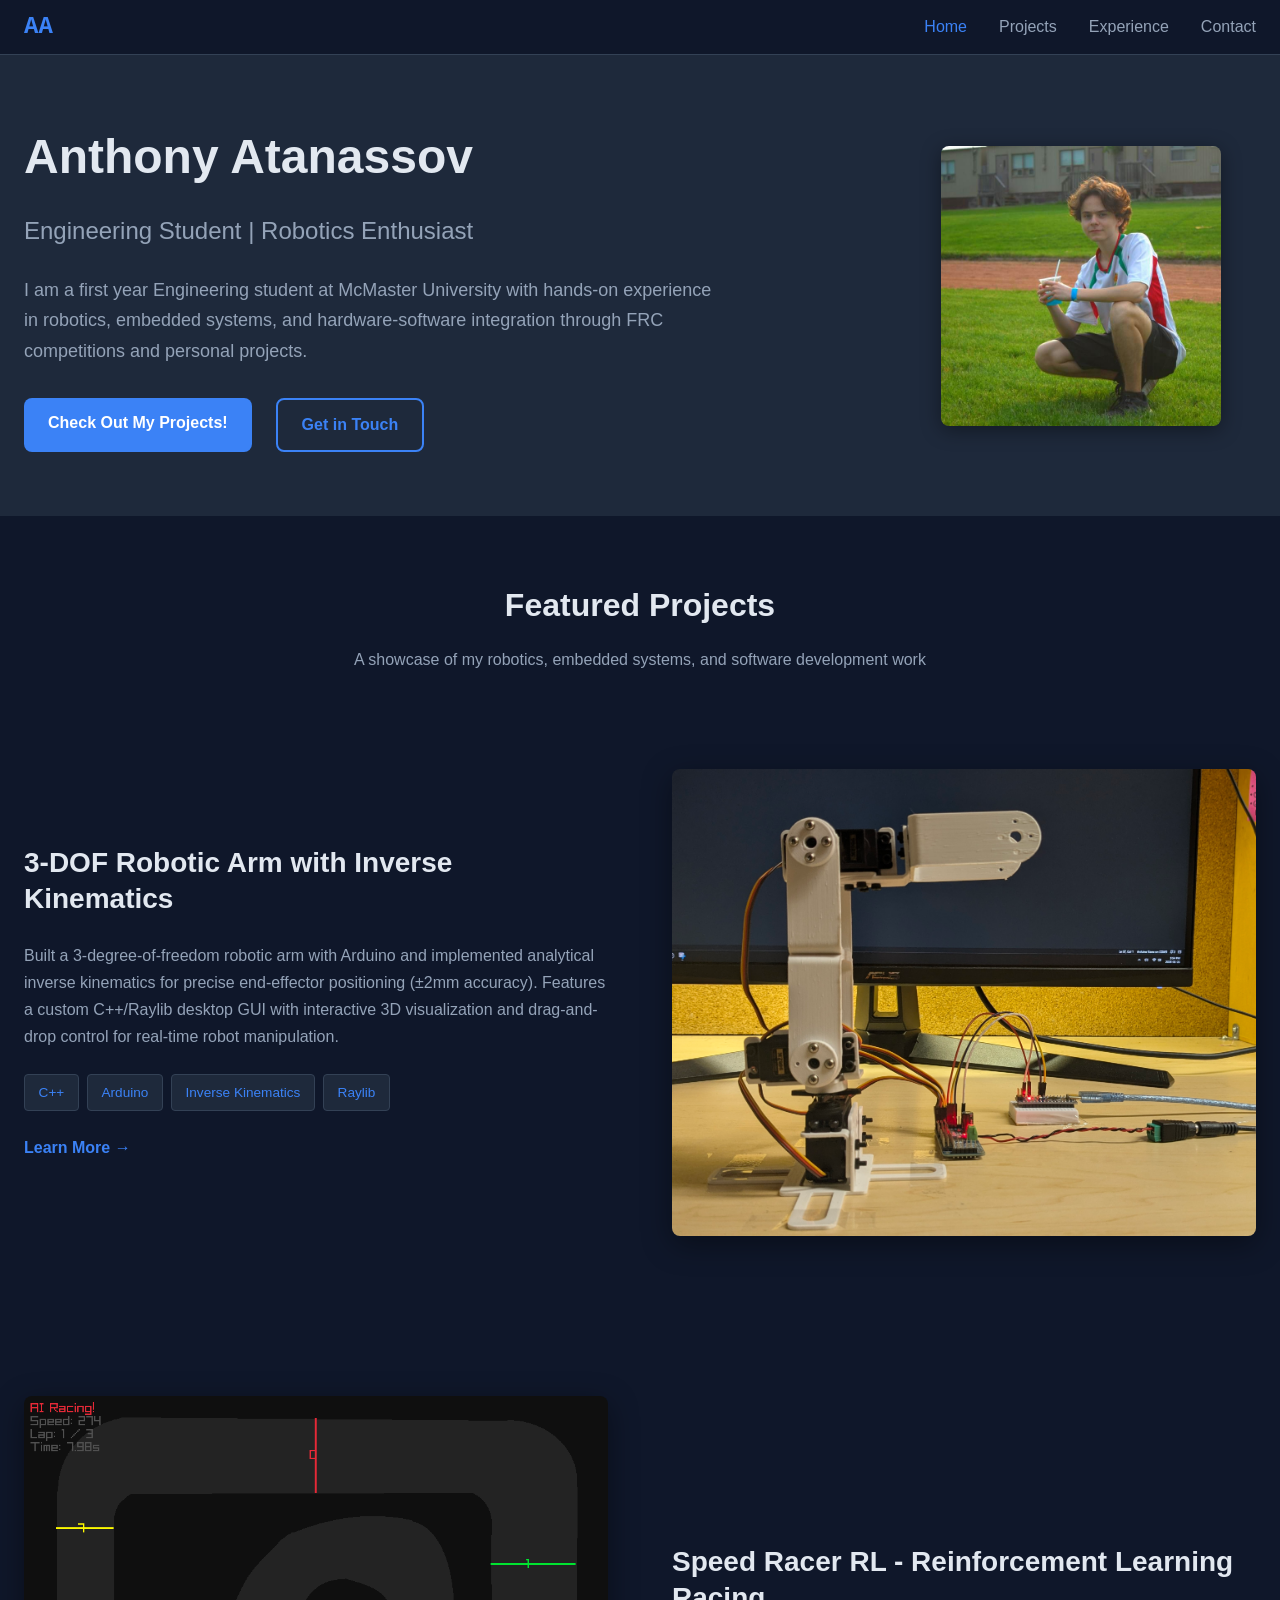
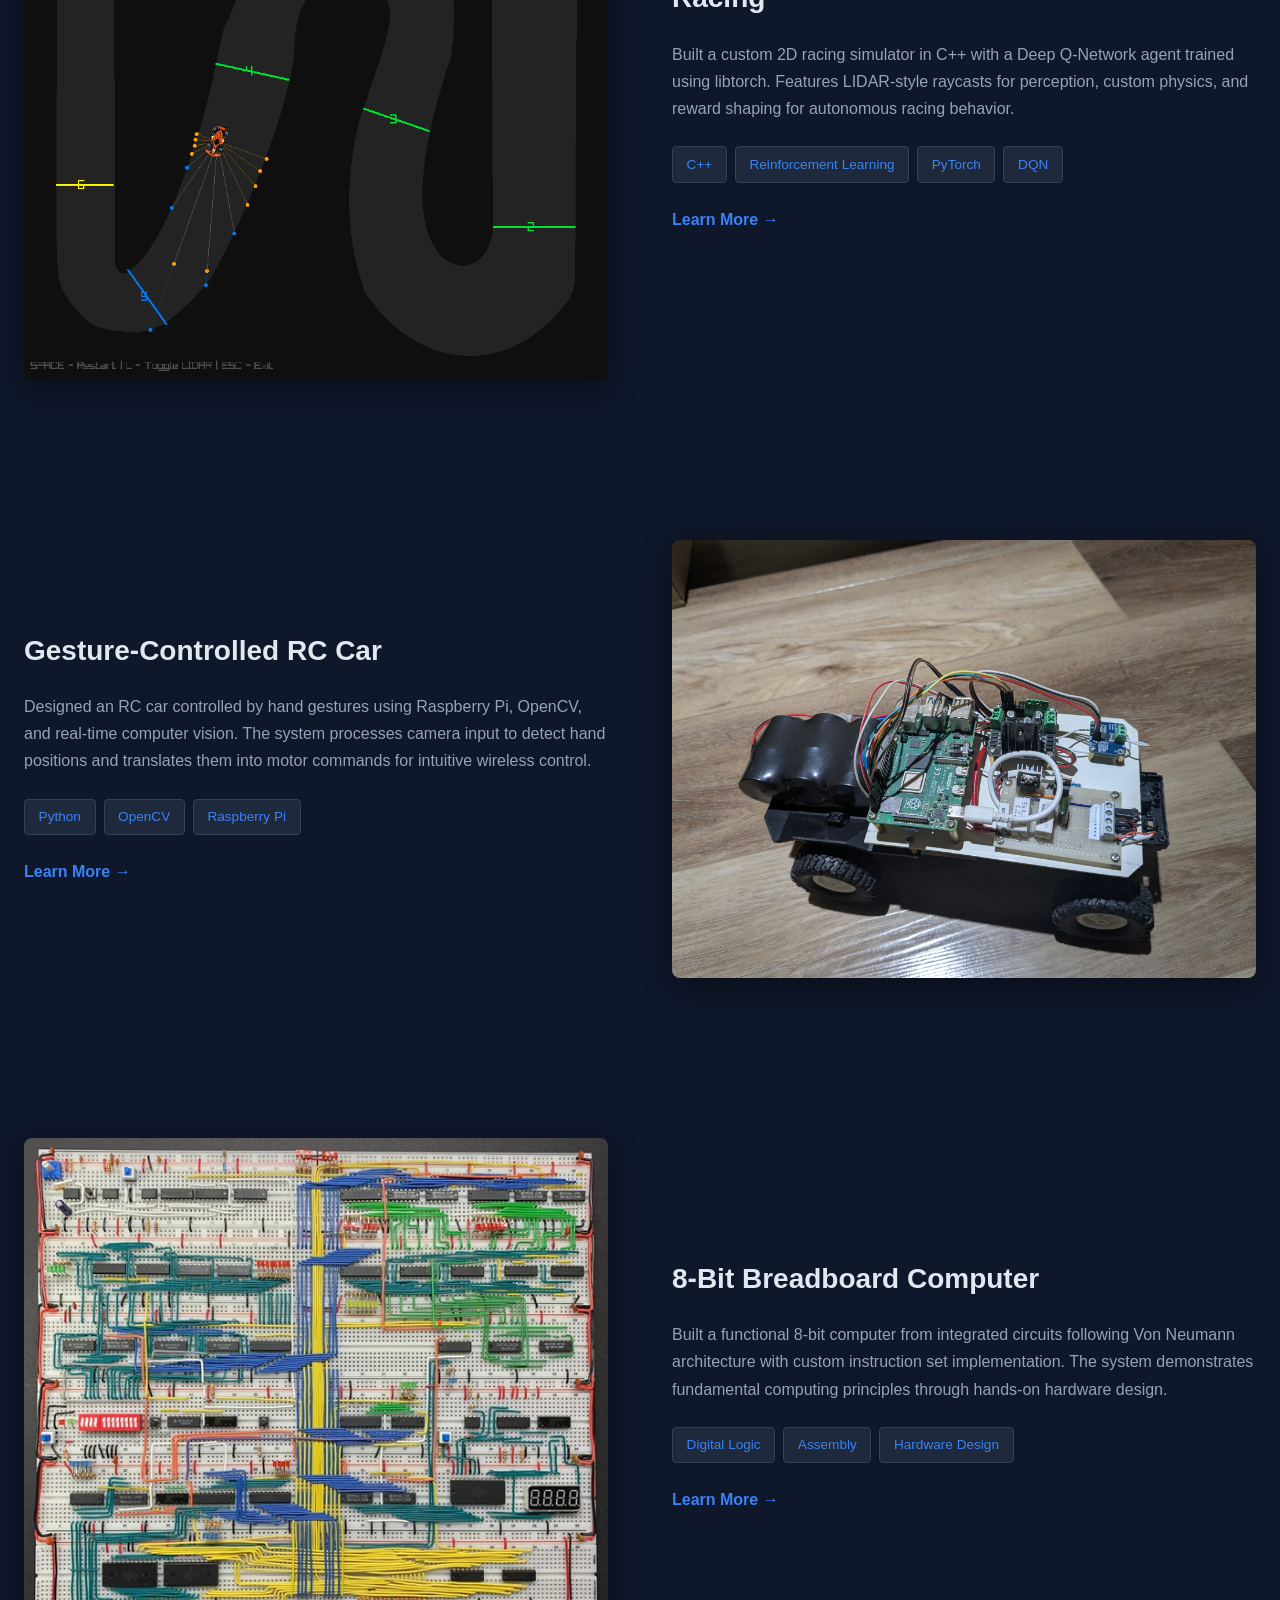
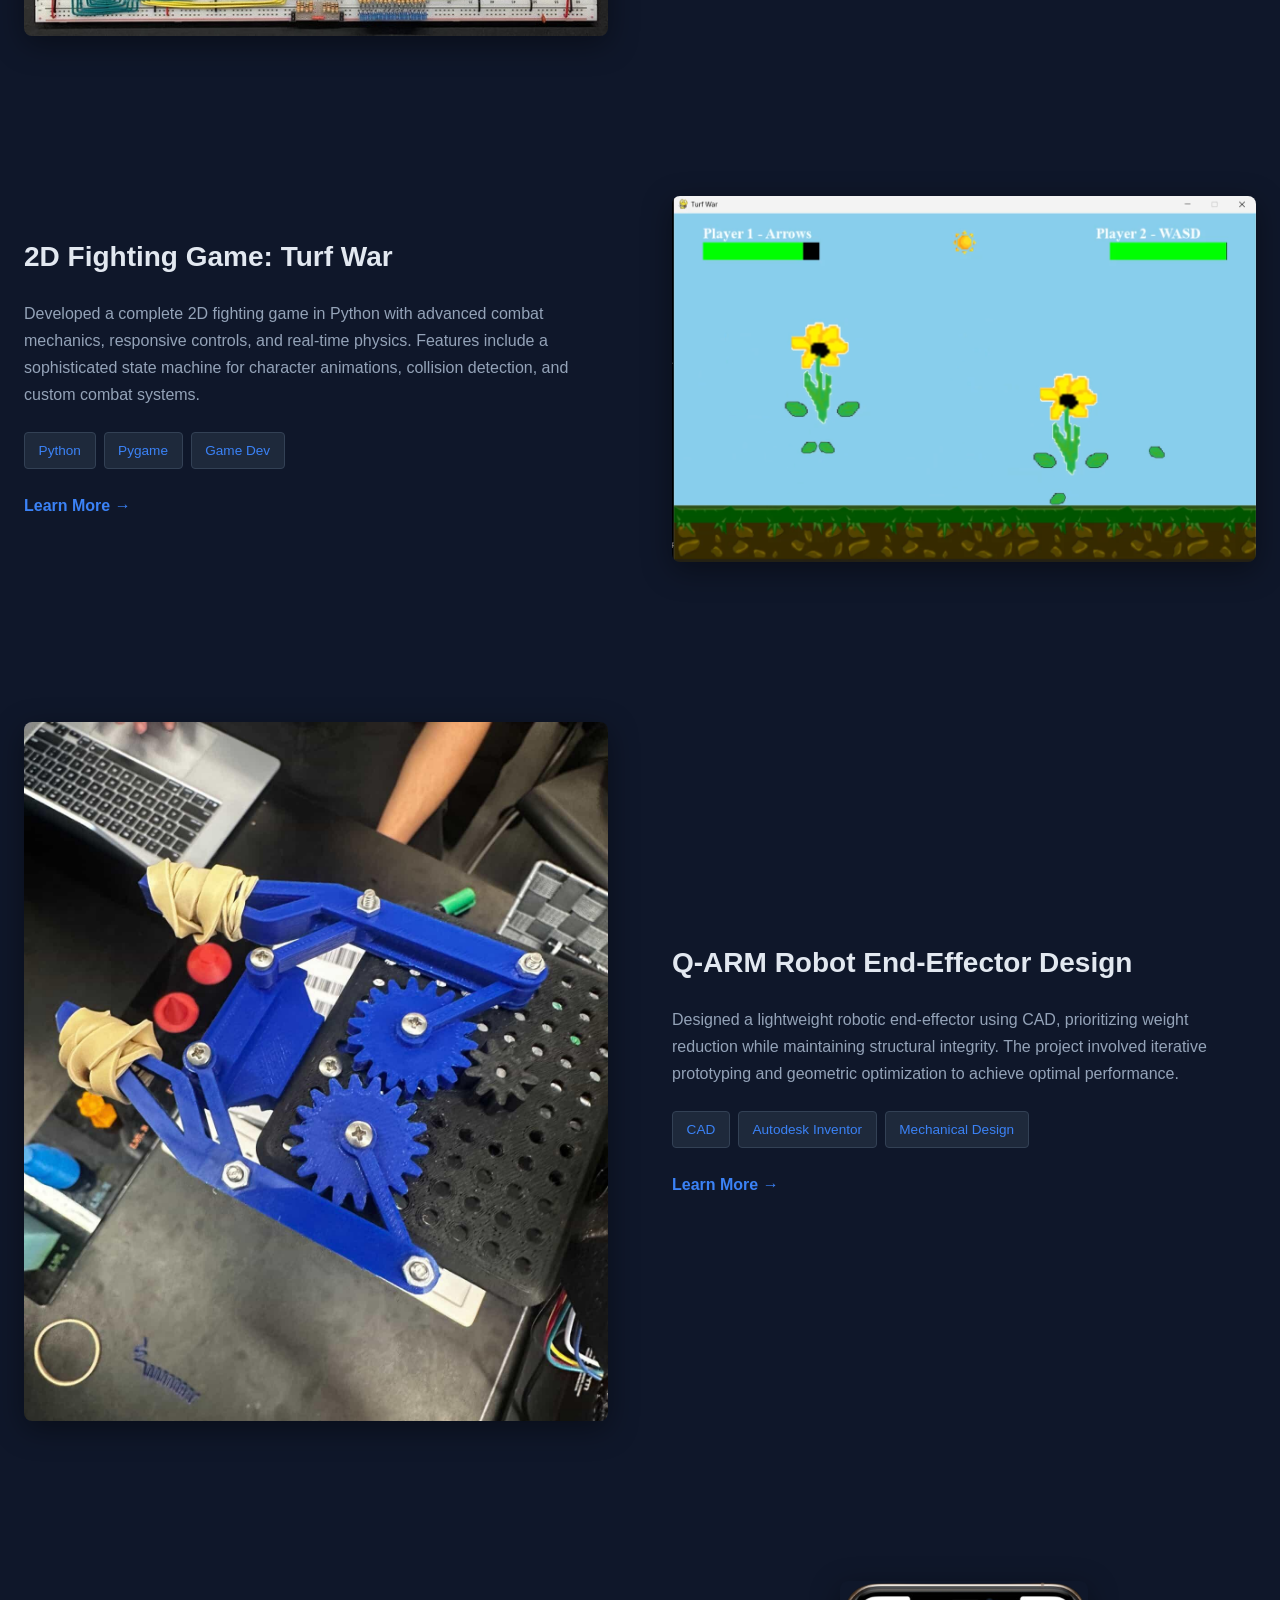
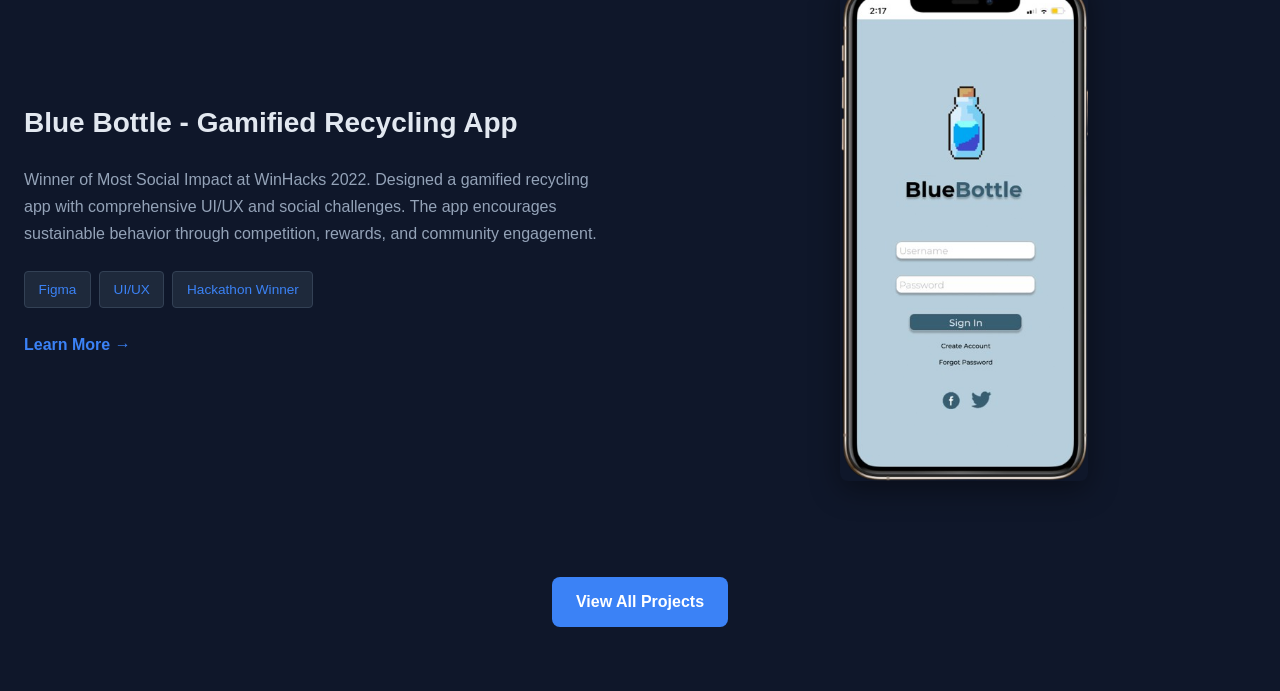
==== commit 33b01fa9: "Updated landing page, and project page. Added a new project and updated existing project description" ====
--- a/index.html
+++ b/index.html
@@ -49,157 +49,136 @@
             </div>
         </section>
 
-        <section class="skills">
+        <section class="featured-projects">
             <div class="container">
-                <h2> My Technical Skills!</h2>
-                <p class="skills-subtitle"></p>
+                <h2>Featured Projects</h2>
+                <p class="section-subtitle">A showcase of my robotics, embedded systems, and software development work</p>
                 
-                <!-- Row 1: Hardware (left) + Image (right) -->
-                <div class="skills-row">
-                    <div class="skill-category-large">
-                        <h3>Hardware</h3>
-                        <ul class="skill-list">
-                            <li class="skill-item" data-skill="arduino-hw">
-                                <span class="skill-name">Arduino</span>
-                                <div class="skill-description">
-                                    I have hands-on experience with Arduino Uno/Nano across multiple robotics and automation projects. It's my platform of choice for rapid prototyping.
-                                </div>
-                            </li>
-                            <li class="skill-item" data-skill="raspberry">
-                                <span class="skill-name">Raspberry Pi</span>
-                                <div class="skill-description">
-                                    I've built computer vision systems and IoT projects using Raspberry Pi. I'm comfortable working with camera modules, setting up I²C communication, and integrating various sensors for embedded applications.
-                                </div>
-                            </li>
-                            <li class="skill-item" data-skill="roborio">
-                                <span class="skill-name">RoboRio 2.0</span>
-                                <div class="skill-description">
-                                    Through FRC competitions, I've programmed and configured RoboRio controllers for competition robots. This includes integrating sensors, controlling motors, and ensuring everything works reliably under pressure.
-                                </div>
-                            </li>
-                            <li class="skill-item" data-skill="soldering">
-                                <span class="skill-name">Soldering & Circuit Assembly</span>
-                                <div class="skill-description">
-                                    I'm proficient in both through-hole and surface-mount soldering. I can assemble PCBs and prototype circuits 
-                                </div>
-                            </li>
-                            <li class="skill-item" data-skill="machining">
-                                <span class="skill-name">Machine Shop Tools</span>
-                                <div class="skill-description">
-                                    From my time on FRC Team 1325 Inverse Paradoxm, I have experience using drill presses, lathes, and other machine shop equipment to fabricate custom mechanical parts. Sometimes you need to make the exact piece you need, and I'm comfortable doing that.
-                                </div>
-                            </li>
-                            <li class="skill-item" data-skill="pc">
-                                <span class="skill-name">PC Assembly</span>
-                                <div class="skill-description">
-                                    I understand computer hardware architecture inside and out. I can select components, build systems, and troubleshoot hardware issues when things go wrong. I used this knowledge to build and sell PCs out of my bedroom.
-                                </div>
-                            </li>
-                        </ul>
+                <div class="featured-projects-list">
+                    <!-- Project 1: Robotic Arm (Image Right) -->
+                    <div class="featured-project-item">
+                        <div class="featured-project-text">
+                            <h3>3-DOF Robotic Arm with Inverse Kinematics</h3>
+                            <p>Built a 3-degree-of-freedom robotic arm with Arduino and implemented analytical inverse kinematics for precise end-effector positioning (±2mm accuracy). Features a custom C++/Raylib desktop GUI with interactive 3D visualization and drag-and-drop control for real-time robot manipulation.</p>
+                            <div class="project-tags-compact">
+                                <span class="tag">C++</span>
+                                <span class="tag">Arduino</span>
+                                <span class="tag">Inverse Kinematics</span>
+                                <span class="tag">Raylib</span>
+                            </div>
+                            <a href="projects.html#robotic-arm" class="project-link">Learn More →</a>
+                        </div>
+                        <div class="featured-project-image">
+                            <img src="assets/robotic-arm.jpg" alt="3-DOF Robotic Arm">
+                        </div>
                     </div>
-                    <div class="skill-image">
-                        <img src="assets/robotInAction.png" alt="Hardware and electronics">
+
+                    <!-- Project 2: Speed Racer RL (Image Left) -->
+                    <div class="featured-project-item reverse">
+                        <div class="featured-project-text">
+                            <h3>Speed Racer RL - Reinforcement Learning Racing</h3>
+                            <p>Built a custom 2D racing simulator in C++ with a Deep Q-Network agent trained using libtorch. Features LIDAR-style raycasts for perception, custom physics, and reward shaping for autonomous racing behavior.</p>
+                            <div class="project-tags-compact">
+                                <span class="tag">C++</span>
+                                <span class="tag">Reinforcement Learning</span>
+                                <span class="tag">PyTorch</span>
+                                <span class="tag">DQN</span>
+                            </div>
+                            <a href="projects.html#speed-racer" class="project-link">Learn More →</a>
+                        </div>
+                        <div class="featured-project-image">
+                            <img src="assets/speed-racer.png" alt="Speed Racer RL">
+                        </div>
+                    </div>
+
+                    <!-- Project 3: Gesture Car (Image Right) -->
+                    <div class="featured-project-item">
+                        <div class="featured-project-text">
+                            <h3>Gesture-Controlled RC Car</h3>
+                            <p>Designed an RC car controlled by hand gestures using Raspberry Pi, OpenCV, and real-time computer vision. The system processes camera input to detect hand positions and translates them into motor commands for intuitive wireless control.</p>
+                            <div class="project-tags-compact">
+                                <span class="tag">Python</span>
+                                <span class="tag">OpenCV</span>
+                                <span class="tag">Raspberry Pi</span>
+                            </div>
+                            <a href="projects.html#gesture-car" class="project-link">Learn More →</a>
+                        </div>
+                        <div class="featured-project-image">
+                            <img src="assets/gesture-car.jpg" alt="Gesture-Controlled RC Car">
+                        </div>
+                    </div>
+
+                    <!-- Project 4: 8-Bit Computer (Image Left) -->
+                    <div class="featured-project-item reverse">
+                        <div class="featured-project-text">
+                            <h3>8-Bit Breadboard Computer</h3>
+                            <p>Built a functional 8-bit computer from integrated circuits following Von Neumann architecture with custom instruction set implementation. The system demonstrates fundamental computing principles through hands-on hardware design.</p>
+                            <div class="project-tags-compact">
+                                <span class="tag">Digital Logic</span>
+                                <span class="tag">Assembly</span>
+                                <span class="tag">Hardware Design</span>
+                            </div>
+                            <a href="projects.html#8bit-computer" class="project-link">Learn More →</a>
+                        </div>
+                        <div class="featured-project-image">
+                            <img src="assets/8bit-computer.jpg" alt="8-Bit Breadboard Computer">
+                        </div>
+                    </div>
+
+                    <!-- Project 5: Turf War Game (Image Right) -->
+                    <div class="featured-project-item">
+                        <div class="featured-project-text">
+                            <h3>2D Fighting Game: Turf War</h3>
+                            <p>Developed a complete 2D fighting game in Python with advanced combat mechanics, responsive controls, and real-time physics. Features include a sophisticated state machine for character animations, collision detection, and custom combat systems.</p>
+                            <div class="project-tags-compact">
+                                <span class="tag">Python</span>
+                                <span class="tag">Pygame</span>
+                                <span class="tag">Game Dev</span>
+                            </div>
+                            <a href="projects.html#turf-war" class="project-link">Learn More →</a>
+                        </div>
+                        <div class="featured-project-image">
+                            <img src="assets/turf-war.png" alt="Turf War Fighting Game">
+                        </div>
+                    </div>
+
+                    <!-- Project 6: Q-ARM End-Effector (Image Left) -->
+                    <div class="featured-project-item reverse">
+                        <div class="featured-project-text">
+                            <h3>Q-ARM Robot End-Effector Design</h3>
+                            <p>Designed a lightweight robotic end-effector using CAD, prioritizing weight reduction while maintaining structural integrity. The project involved iterative prototyping and geometric optimization to achieve optimal performance.</p>
+                            <div class="project-tags-compact">
+                                <span class="tag">CAD</span>
+                                <span class="tag">Autodesk Inventor</span>
+                                <span class="tag">Mechanical Design</span>
+                            </div>
+                            <a href="projects.html#qarm-effector" class="project-link">Learn More →</a>
+                        </div>
+                        <div class="featured-project-image">
+                            <img src="assets/qarm-effector.jpg" alt="Q-ARM End-Effector">
+                        </div>
+                    </div>
+
+                    <!-- Project 7: Blue Bottle (Image Right) -->
+                    <div class="featured-project-item">
+                        <div class="featured-project-text">
+                            <h3>Blue Bottle - Gamified Recycling App</h3>
+                            <p>Winner of Most Social Impact at WinHacks 2022. Designed a gamified recycling app with comprehensive UI/UX and social challenges. The app encourages sustainable behavior through competition, rewards, and community engagement.</p>
+                            <div class="project-tags-compact">
+                                <span class="tag">Figma</span>
+                                <span class="tag">UI/UX</span>
+                                <span class="tag">Hackathon Winner</span>
+                            </div>
+                            <a href="projects.html#blue-bottle" class="project-link">Learn More →</a>
+                        </div>
+                        <div class="featured-project-image smaller">
+                            <img src="assets/blue-bottle.png" alt="Blue Bottle Recycling App">
+                        </div>
                     </div>
                 </div>
 
-                <!-- Row 2: Image (left) + Programming (right) -->
-                <div class="skills-row skills-row-reverse">
-                    <div class="skill-image">
-                        <img src="assets/programming-image.png" alt="Programming workspace">
-                    </div>
-                    <div class="skill-category-large">
-                        <h3>Programming</h3>
-                        <ul class="skill-list">
-                            <li class="skill-item" data-skill="python">
-                                <span class="skill-name">Python</span>
-                                <div class="skill-description">
-                                    I use Python as my go-to language for computer vision and game development. I've built projects with OpenCV for real-time image processing and used Pygame to create interactive applications with custom game mechanics.
-                                </div>
-                            </li>
-                            <li class="skill-item" data-skill="cpp">
-                                <span class="skill-name">C/C++</span>
-                                <div class="skill-description">
-                                    I use C/C++ for embedded systems programming, robotics control systems, and low-level hardware interfacing with Arduino and microcontrollers.
-                                </div>
-                            </li>
-                            <li class="skill-item" data-skill="arduino">
-                                <span class="skill-name">Arduino</span>
-                                <div class="skill-description">
-                                    I've spent a lot of time programming Arduino boards for my robotics projects. From controlling servo motors to integrating sensors and building real-time control systems, Arduino has been central to bringing my hardware ideas to life.
-                            </li>
-                            <li class="skill-item" data-skill="html">
-                                <span class="skill-name">HTML/CSS</span>
-                                <div class="skill-description">
-                                    I know my way around front-end web development. I can build responsive, professional websites from scratch - like this one!                                </div>
-                            </li>
-                        </ul>
-                    </div>
-                </div>
-
-                <!-- Row 3: Software & Tools (left) + Image (right) -->
-                <div class="skills-row">
-                    <div class="skill-category-large">
-                        <h3>Software & Tools</h3>
-                        <ul class="skill-list">
-                            <li class="skill-item" data-skill="cad">
-                                <span class="skill-name">CAD (Autodesk Inventor)</span>
-                                <div class="skill-description">
-                                    I use CAD to design mechanical components and assemblies for my robotics projects. I've designed everything from end-effectors to structural elements, iterating through prototypes to get the design just right. I am actively using this for school as well.
-                                </div>
-                            </li>
-                            <li class="skill-item" data-skill="vscode">
-                                <span class="skill-name">VS Code</span>
-                                <div class="skill-description">
-                                    This is my main IDE for development.
-                                </div>
-                            </li>
-                            <li class="skill-item" data-skill="3dprint">
-                                <span class="skill-name">3D Printing</span>
-                                <div class="skill-description">
-                                    I have experience designing parts with 3D printing in mind. I have a Creality K1 Speedy at home that I use for personal projects and rapid prototyping.
-                                </div>
-                            </li>
-                        </ul>
-                    </div>
-                    <div class="skill-image">
-                        <img src="assets/tools-image.png" alt="Software and development tools">
-                    </div>
-                </div>
-
-                <!-- Row 4: Image (left) + Core Strengths (right) -->
-                <div class="skills-row skills-row-reverse">
-                    <div class="skill-image">
-                        <img src="assets/teamwork-image.jpg" alt="Team collaboration">
-                    </div>
-                    <div class="skill-category-large">
-                        <h3>Core Strengths</h3>
-                        <ul class="skill-list">
-                            <li class="skill-item" data-skill="teamwork">
-                                <span class="skill-name">Teamwork</span>
-                                <div class="skill-description">
-                                    Proven ability to collaborate effectively in FRC teams, coordinating across electrical, mechanical, and programming subsystems.
-                                </div>
-                            </li>
-                            <li class="skill-item" data-skill="leadership">
-                                <span class="skill-name">Leadership</span>
-                                <div class="skill-description">
-                                    Led FRC Demo Team 9996 as Team Lead, managing project timelines and coordinating team of six members through competition cycle.
-                                </div>
-                            </li>
-                            <li class="skill-item" data-skill="problem">
-                                <span class="skill-name">Problem-Solving</span>
-                                <div class="skill-description">
-                                    Analytical approach to debugging complex systems, from circuit troubleshooting to algorithm optimization.
-                                </div>
-                            </li>
-                            <li class="skill-item" data-skill="initiative">
-                                <span class="skill-name">Initiative</span>
-                                <div class="skill-description">
-                                    Self-driven learner who independently tackles new technologies and completes personal projects from concept to implementation.
-                                </div>
-                            </li>
-                        </ul>
-                    </div>
+                <div class="view-all-projects">
+                    <a href="projects.html" class="btn btn-primary">View All Projects</a>
                 </div>
             </div>
         </section>
--- a/css/style.css
+++ b/css/style.css
@@ -51,7 +51,7 @@
     position: sticky;
     top: 0;
     z-index: 1000;
-    padding: var(--spacing-sm) 0;
+    padding: 0.5rem 0;
 }
 
 .navbar .container {
@@ -198,7 +198,6 @@
 .btn-primary:hover {
     background-color: var(--primary-dark);
     transform: translateY(-2px);
-    box-shadow: 0 4px 12px rgba(59, 130, 246, 0.4);
 }
 
 .btn-secondary {
@@ -364,6 +363,357 @@
     border-top: 1px solid var(--border-color);
 }
 
+/* Featured Projects Section (Landing Page) */
+.featured-projects {
+    padding: var(--spacing-xxl) 0;
+    background-color: var(--bg-secondary);
+}
+
+.featured-projects h2 {
+    font-size: 2rem;
+    margin-bottom: var(--spacing-sm);
+    text-align: center;
+}
+
+.section-subtitle {
+    text-align: center;
+    color: var(--text-secondary);
+    margin-bottom: var(--spacing-xxl);
+    font-size: 1rem;
+}
+
+.featured-projects-list {
+    display: flex;
+    flex-direction: column;
+    gap: calc(var(--spacing-xxl) * 1.5);
+    margin-bottom: var(--spacing-xl);
+}
+
+.featured-project-item {
+    display: grid;
+    grid-template-columns: 1fr 1fr;
+    gap: var(--spacing-xxl);
+    align-items: center;
+    padding: var(--spacing-lg) 0;
+    transition: var(--transition);
+    opacity: 0;
+    transform: translateY(30px);
+    transition: opacity 0.4s ease, transform 0.4s ease;
+}
+
+.featured-project-item.fade-in {
+    opacity: 1;
+    transform: translateY(0);
+}
+
+/* Reverse layout for alternating pattern */
+.featured-project-item.reverse {
+    grid-template-columns: 1fr 1fr;
+}
+
+.featured-project-item.reverse .featured-project-text {
+    order: 2;
+}
+
+.featured-project-item.reverse .featured-project-image {
+    order: 1;
+}
+
+.featured-project-text {
+    display: flex;
+    flex-direction: column;
+    gap: var(--spacing-md);
+}
+
+.featured-project-text h3 {
+    font-size: 1.75rem;
+    color: var(--text-primary);
+    line-height: 1.3;
+    margin: 0;
+}
+
+.featured-project-text p {
+    color: var(--text-secondary);
+    line-height: 1.7;
+    font-size: 1rem;
+    margin: 0;
+}
+
+.featured-project-image {
+    width: 100%;
+    height: auto;
+    border-radius: var(--border-radius);
+    overflow: hidden;
+    background-color: var(--bg-secondary);
+    box-shadow: 0 8px 30px rgba(0, 0, 0, 0.4);
+    display: flex;
+    align-items: center;
+    justify-content: center;
+}
+
+.featured-project-image.smaller {
+    max-height: 500px;
+    width: auto;
+    margin: 0 auto;
+}
+
+.featured-project-image.smaller img {
+    max-height: 500px;
+    width: auto;
+}
+
+.featured-project-image img {
+    width: 100%;
+    height: auto;
+    display: block;
+}
+
+.project-tags-compact {
+    display: flex;
+    flex-wrap: wrap;
+    gap: 0.5rem;
+}
+
+.project-tags-compact .tag {
+    background-color: var(--bg-primary);
+    color: var(--primary-color);
+    padding: 0.4rem 0.85rem;
+    border-radius: 4px;
+    font-size: 0.85rem;
+    border: 1px solid var(--border-color);
+    font-weight: 500;
+}
+
+.project-link {
+    color: var(--primary-color);
+    text-decoration: none;
+    font-weight: 600;
+    font-size: 1rem;
+    transition: var(--transition);
+    display: inline-block;
+    align-self: flex-start;
+}
+
+.project-link:hover {
+    color: var(--accent);
+    transform: translateX(4px);
+}
+
+.view-all-projects {
+    text-align: center;
+    margin-top: var(--spacing-xxl);
+}
+
+/* Project Accordion (Projects Page) */
+.project-accordion-item {
+    background-color: var(--bg-primary);
+    border: 1px solid var(--border-color);
+    border-radius: var(--border-radius);
+    margin-bottom: var(--spacing-lg);
+    overflow: hidden;
+    transition: var(--transition);
+}
+
+.project-accordion-item:hover {
+    border-color: var(--primary-color);
+}
+
+.project-accordion-header {
+    display: flex;
+    align-items: center;
+    justify-content: space-between;
+    padding: var(--spacing-lg);
+    cursor: pointer;
+    transition: var(--transition);
+}
+
+.project-accordion-header:hover {
+    background-color: rgba(59, 130, 246, 0.05);
+}
+
+.project-header-content {
+    display: flex;
+    gap: var(--spacing-lg);
+    align-items: center;
+    flex: 1;
+}
+
+.project-thumbnail {
+    width: 120px;
+    height: 90px;
+    border-radius: var(--border-radius);
+    overflow: hidden;
+    background-color: var(--bg-secondary);
+    flex-shrink: 0;
+}
+
+.project-thumbnail img {
+    width: 100%;
+    height: 100%;
+    object-fit: cover;
+}
+
+.project-title-section {
+    flex: 1;
+}
+
+.project-title-section h2 {
+    font-size: 1.5rem;
+    margin-bottom: var(--spacing-xs);
+    color: var(--text-primary);
+}
+
+.project-summary {
+    color: var(--text-secondary);
+    margin-bottom: var(--spacing-sm);
+    font-size: 0.95rem;
+    line-height: 1.5;
+}
+
+.project-accordion-header .project-tags {
+    display: flex;
+    flex-wrap: wrap;
+    gap: 0.5rem;
+}
+
+.accordion-toggle {
+    background: none;
+    border: none;
+    color: var(--primary-color);
+    cursor: pointer;
+    padding: var(--spacing-sm);
+    display: flex;
+    align-items: center;
+    justify-content: center;
+    transition: var(--transition);
+    flex-shrink: 0;
+}
+
+.accordion-toggle svg {
+    transition: transform 0.3s ease;
+}
+
+.project-accordion-item.active .accordion-toggle svg {
+    transform: rotate(180deg);
+}
+
+.accordion-toggle:hover {
+    background-color: rgba(59, 130, 246, 0.1);
+    border-radius: var(--border-radius);
+}
+
+.project-accordion-content {
+    max-height: 0;
+    overflow: hidden;
+    transition: max-height 0.5s ease;
+}
+
+.project-accordion-item.active .project-accordion-content {
+    max-height: 5000px;
+}
+
+.project-expanded-layout {
+    display: grid;
+    grid-template-columns: 1fr 1.2fr;
+    gap: var(--spacing-xxl);
+    padding: var(--spacing-lg);
+    border-top: 1px solid var(--border-color);
+}
+
+.project-image-large {
+    width: 100%;
+    height: auto;
+    border-radius: var(--border-radius);
+    overflow: hidden;
+    background-color: var(--bg-secondary);
+    box-shadow: 0 8px 30px rgba(0, 0, 0, 0.4);
+    align-self: start;
+    position: sticky;
+    top: var(--spacing-lg);
+}
+
+.project-image-large img {
+    width: 100%;
+    height: auto;
+    display: block;
+}
+
+.project-image-large.smaller {
+    max-height: 500px;
+    width: auto;
+    margin: 0 auto;
+}
+
+.project-image-large.smaller img {
+    max-height: 500px;
+    width: auto;
+}
+
+.project-details h3 {
+    font-size: 1.3rem;
+    margin-top: var(--spacing-lg);
+    margin-bottom: var(--spacing-sm);
+    color: var(--primary-color);
+}
+
+.project-details h3:first-child {
+    margin-top: 0;
+}
+
+.project-details p {
+    color: var(--text-secondary);
+    line-height: 1.7;
+    margin-bottom: var(--spacing-md);
+}
+
+.technical-details {
+    list-style: none;
+    padding: 0;
+    margin-bottom: var(--spacing-lg);
+}
+
+.technical-details li {
+    color: var(--text-secondary);
+    line-height: 1.7;
+    margin-bottom: var(--spacing-sm);
+    padding-left: var(--spacing-md);
+    position: relative;
+}
+
+.technical-details li::before {
+    content: "▹";
+    color: var(--primary-color);
+    position: absolute;
+    left: 0;
+    font-size: 1.2rem;
+}
+
+.technical-details strong {
+    color: var(--text-primary);
+}
+
+.project-details .project-links {
+    margin-top: var(--spacing-xl);
+    display: flex;
+    gap: var(--spacing-md);
+    flex-wrap: wrap;
+    justify-content: flex-end;
+}
+
+.project-details .btn {
+    display: inline-flex;
+    align-items: center;
+    gap: var(--spacing-xs);
+}
+
+.project-details .btn svg {
+    flex-shrink: 0;
+}
+
+
+
+
+
 /* Projects Section */
 .highlight-projects {
     padding: var(--spacing-xxl) 0;
@@ -799,34 +1149,34 @@
 .contact-methods {
     display: flex;
     flex-direction: column;
-    gap: var(--spacing-md);
+    gap: var(--spacing-lg);
+    margin-top: var(--spacing-lg);
 }
 
 .contact-method {
     display: flex;
-    align-items: flex-start;
+    align-items: center;
     gap: var(--spacing-md);
     padding: var(--spacing-md);
-    background-color: var(--bg-secondary);
-    border: 1px solid var(--border-color);
-    border-radius: var(--border-radius);
+    background-color: transparent;
+    border: none;
+    border-radius: 0;
     transition: var(--transition);
 }
 
 .contact-method:hover {
-    border-color: var(--primary-color);
-    transform: translateX(4px);
-    box-shadow: 0 2px 12px rgba(59, 130, 246, 0.2);
+    background-color: rgba(59, 130, 246, 0.05);
+    border-radius: var(--border-radius);
 }
 
 .contact-icon-small {
-    width: 48px;
-    height: 48px;
-    min-width: 48px;
+    width: 56px;
+    height: 56px;
+    min-width: 56px;
     display: flex;
     align-items: center;
     justify-content: center;
-    background-color: var(--bg-tertiary);
+    background-color: rgba(59, 130, 246, 0.1);
     border-radius: var(--border-radius);
     color: var(--primary-color);
 }
@@ -981,7 +1331,7 @@
         flex-direction: column;
         align-items: stretch;
         gap: 0;
-        padding: var(--spacing-md);
+        padding: 0 var(--spacing-md);
         border-bottom: 1px solid var(--border-color);
         max-height: 0;
         overflow: hidden;
@@ -990,6 +1340,8 @@
     
     .nav-links.active {
         max-height: 300px;
+        padding-top: var(--spacing-sm);
+        padding-bottom: var(--spacing-sm);
     }
     
     .nav-links li {
@@ -1025,9 +1377,40 @@
         grid-template-columns: 1fr;
     }
     
+    .featured-project-item,
+    .featured-project-item.reverse {
+        grid-template-columns: 1fr;
+        gap: var(--spacing-lg);
+    }
+    
+    .featured-project-item.reverse .featured-project-text,
+    .featured-project-item.reverse .featured-project-image {
+        order: unset;
+    }
+    
     .contact-grid {
         grid-template-columns: 1fr;
     }
+    
+    .project-expanded-layout {
+        grid-template-columns: 1fr;
+        gap: var(--spacing-lg);
+    }
+    
+    .project-image-large {
+        position: static;
+    }
+    
+    .project-header-content {
+        flex-direction: column;
+        align-items: flex-start;
+    }
+    
+    .project-thumbnail {
+        width: 100%;
+        height: 150px;
+    }
+
     
     .project-header,
     .experience-header,
@@ -1093,6 +1476,31 @@
         padding: 0.75rem 0.875rem;
     }
     
+    .project-accordion-header {
+        padding: var(--spacing-md);
+    }
+    
+    .project-expanded-layout {
+        padding: var(--spacing-md);
+    }
+    
+    .project-thumbnail {
+        height: 120px;
+    }
+    
+    .project-title-section h2 {
+        font-size: 1.2rem;
+    }
+    
+    .project-summary {
+        font-size: 0.875rem;
+    }
+    
+    .project-details h3 {
+        font-size: 1.1rem;
+    }
+
+    
     .skill-name {
         font-size: 0.9rem;
     }
@@ -1100,4 +1508,16 @@
     .skill-description {
         font-size: 0.85rem;
     }
+    
+    .featured-project-item {
+        padding: var(--spacing-md) 0;
+    }
+    
+    .featured-project-text h3 {
+        font-size: 1.35rem;
+    }
+    
+    .featured-project-text p {
+        font-size: 0.9rem;
+    }
 }
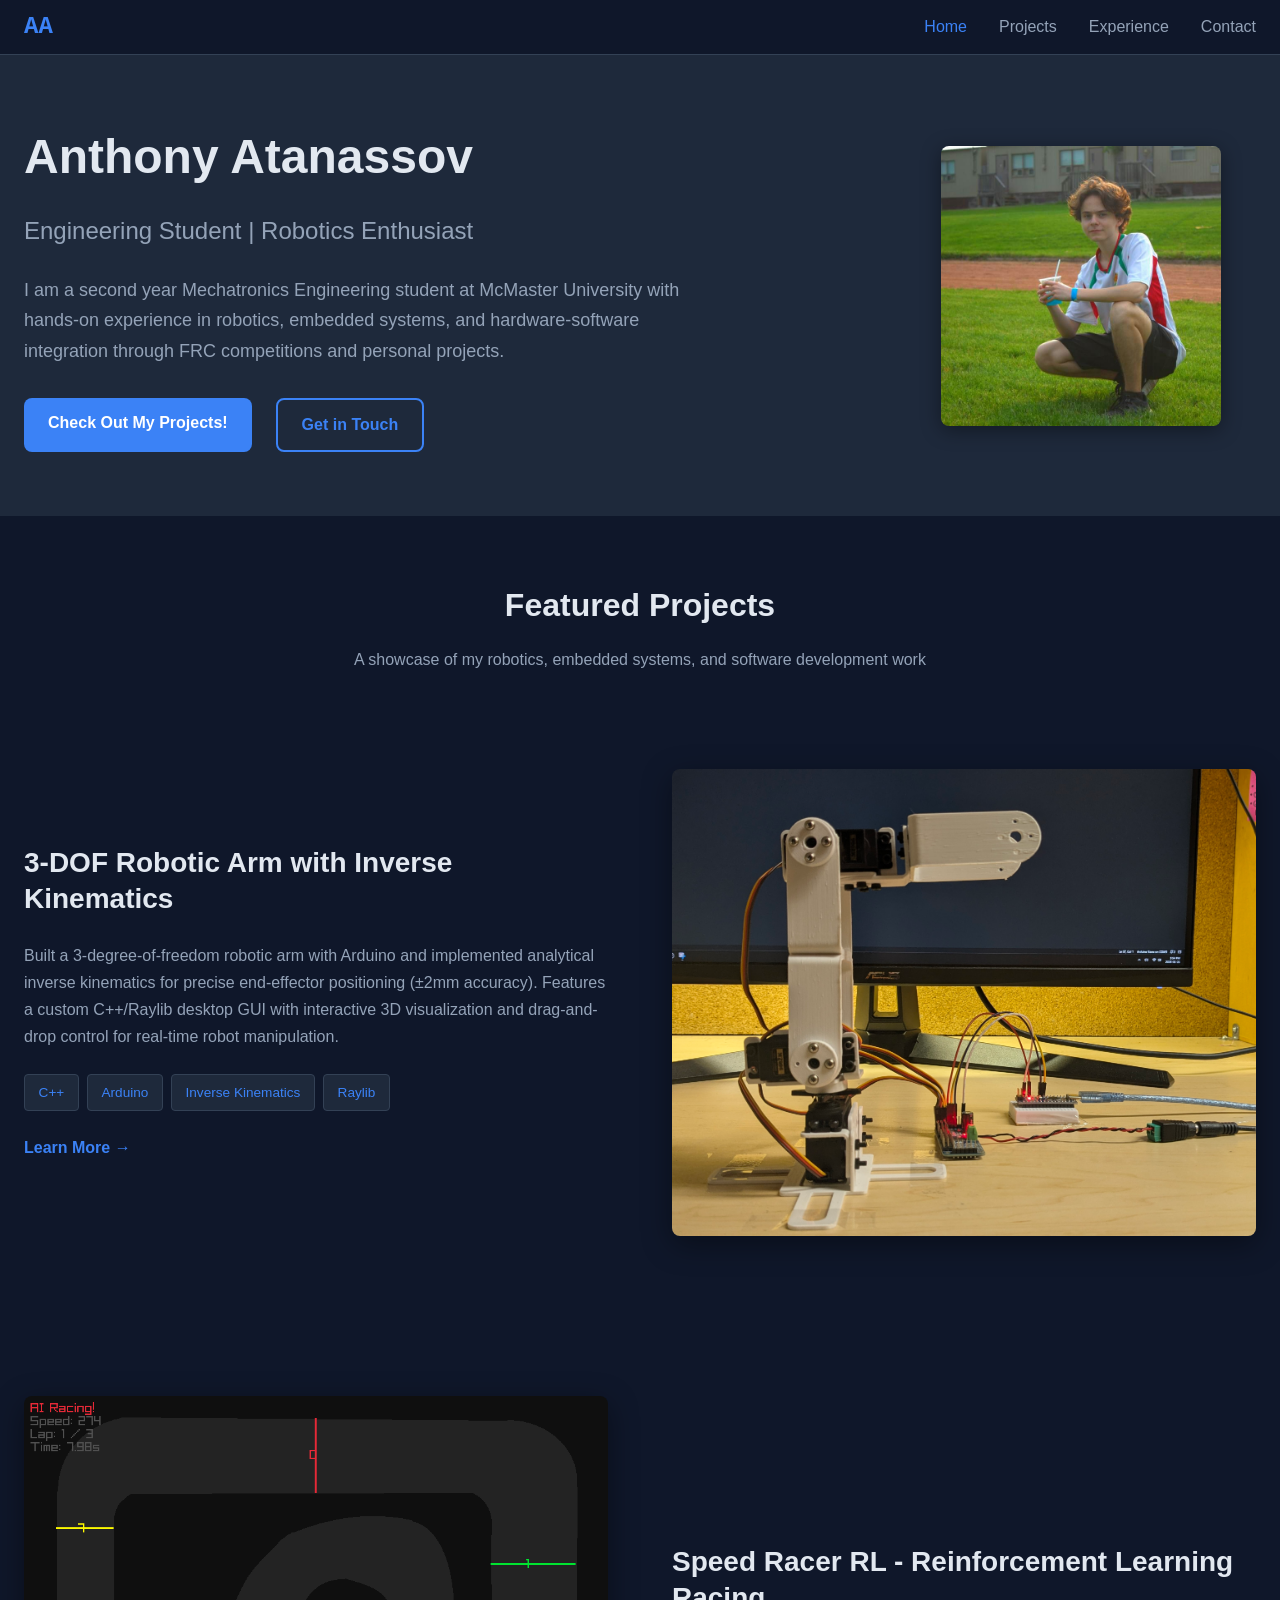
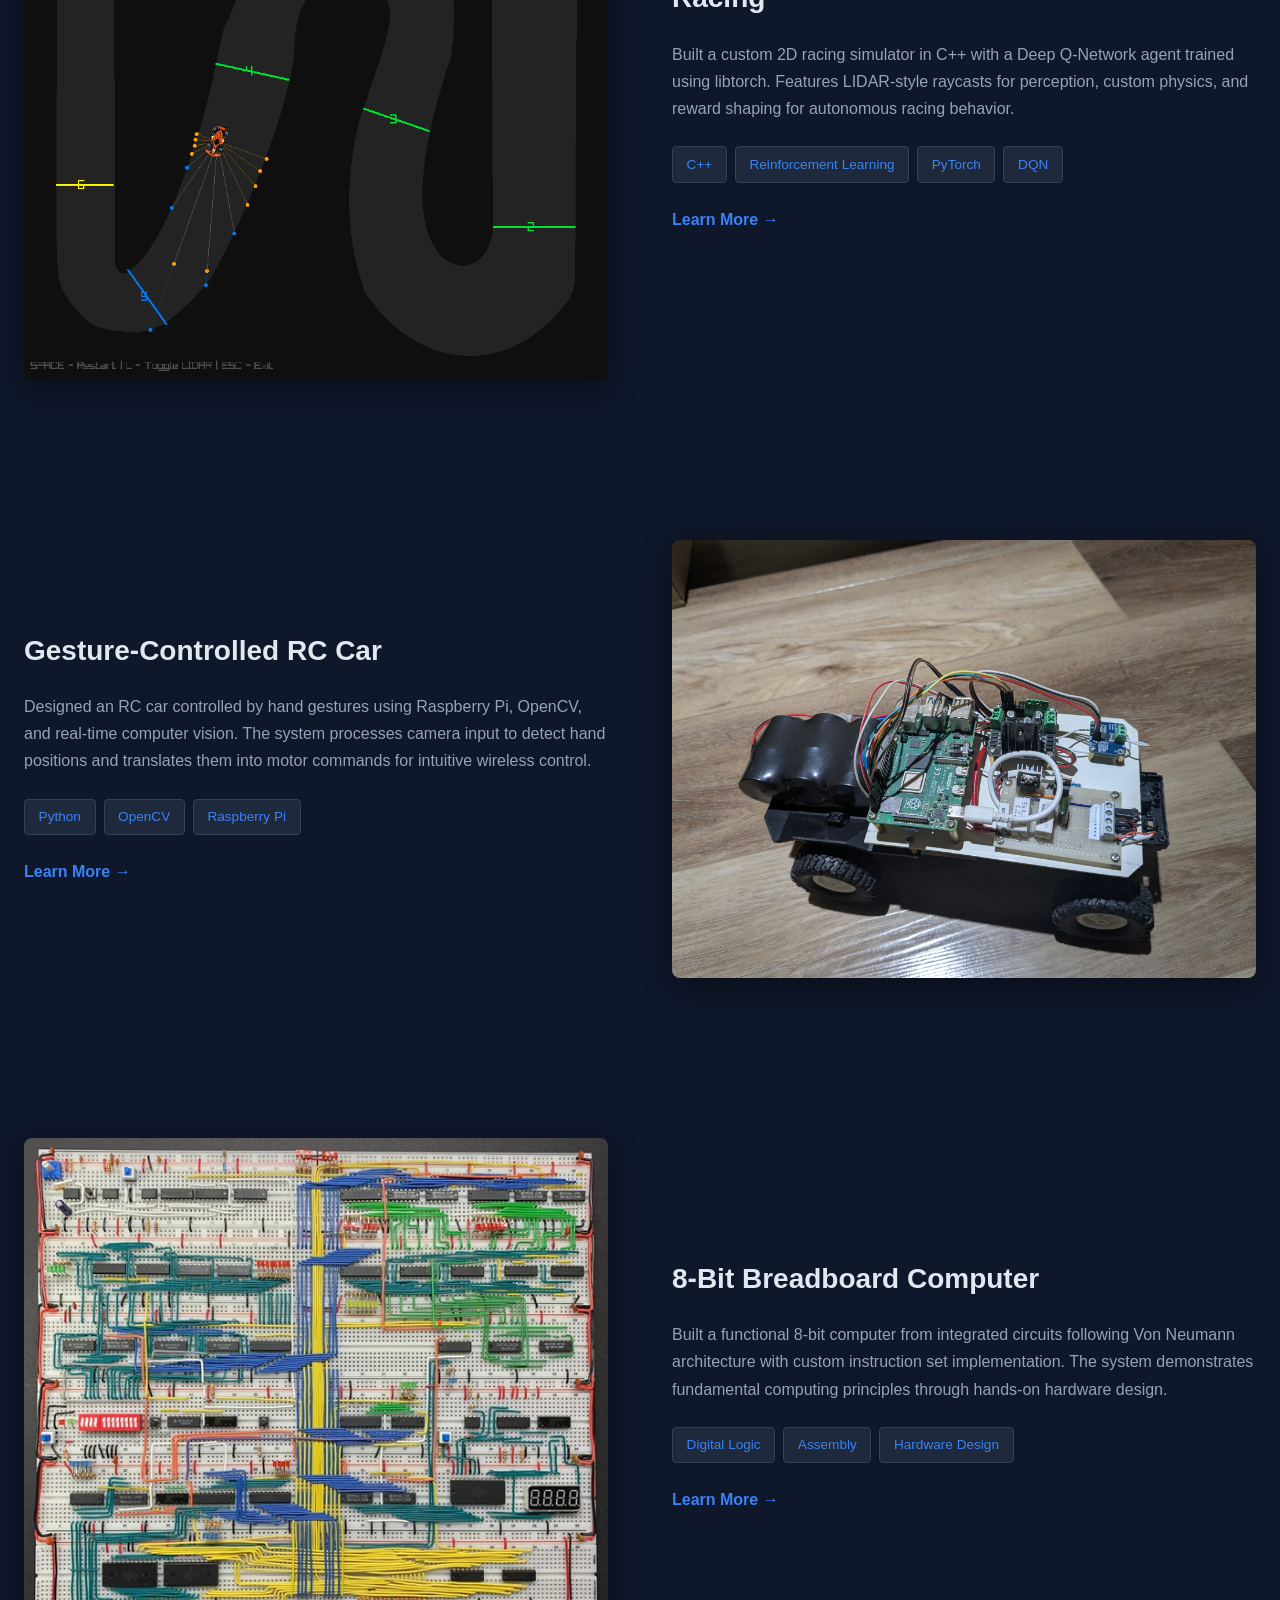
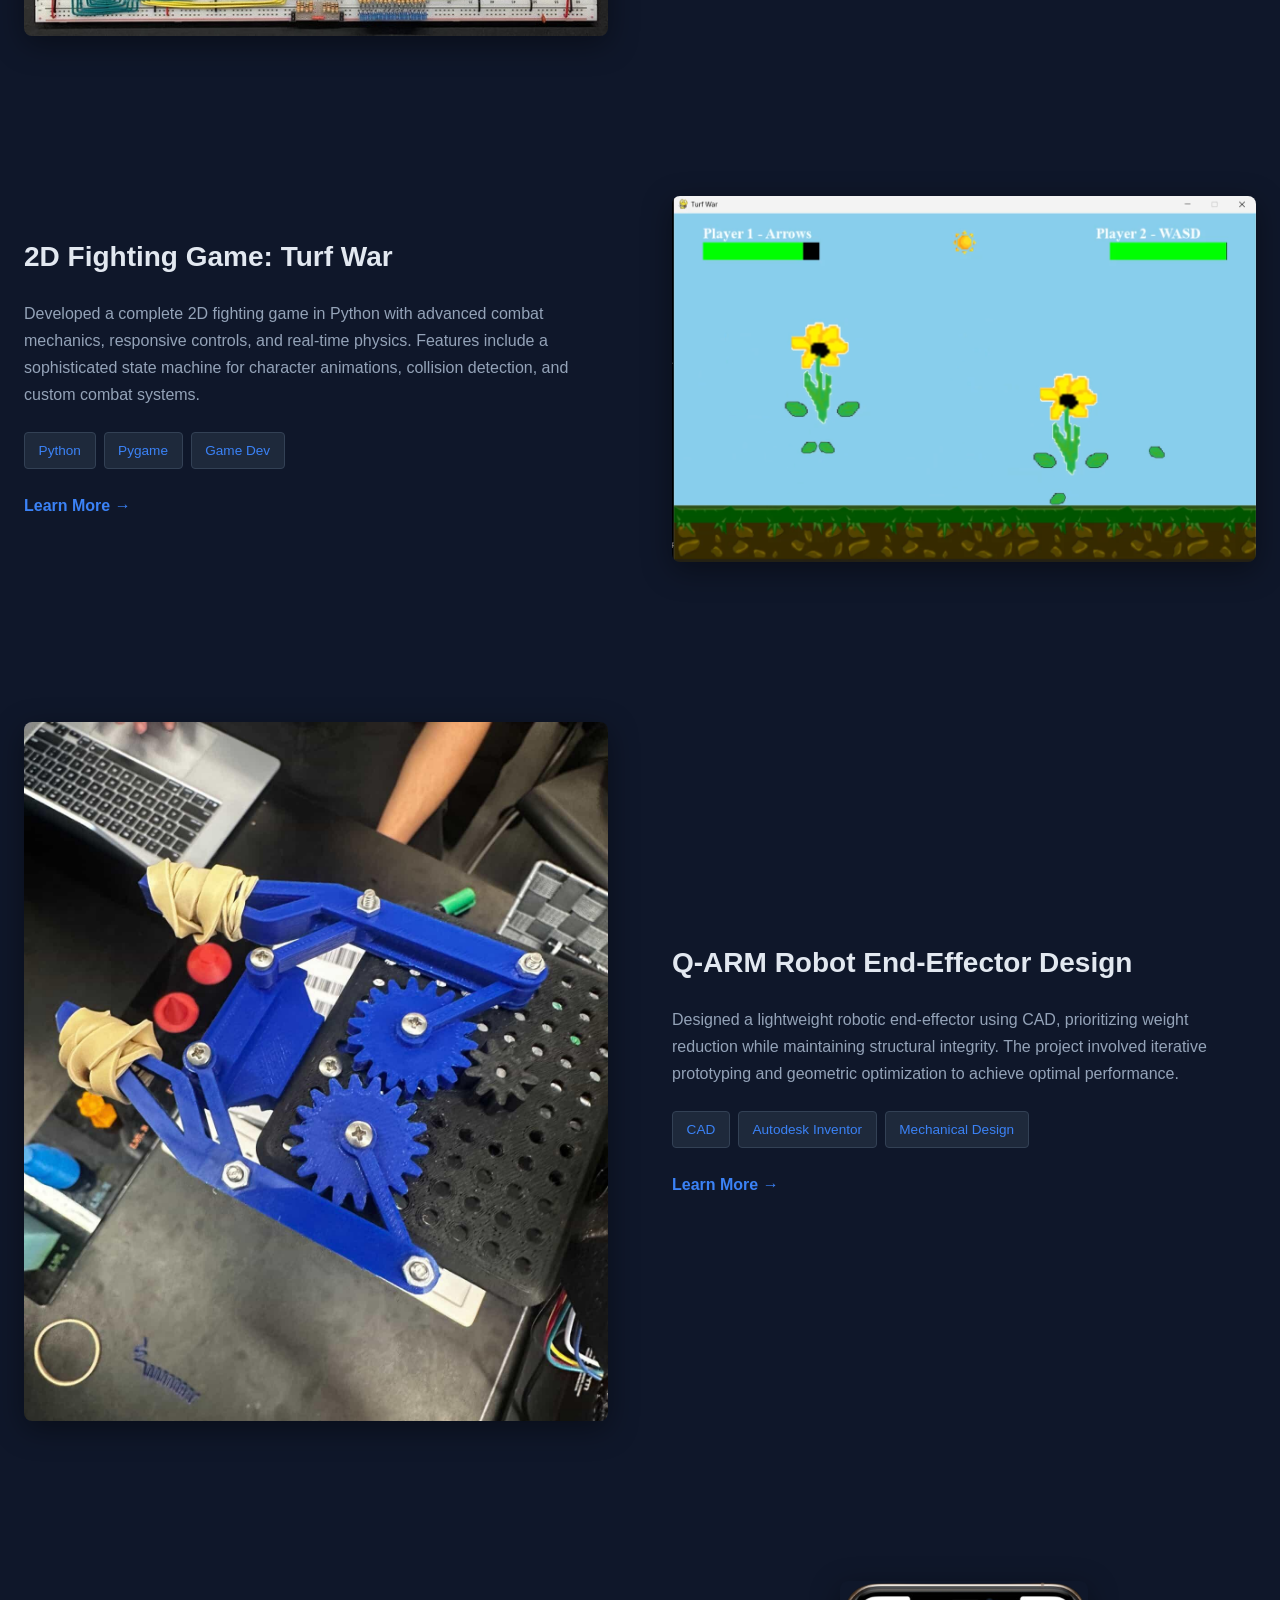
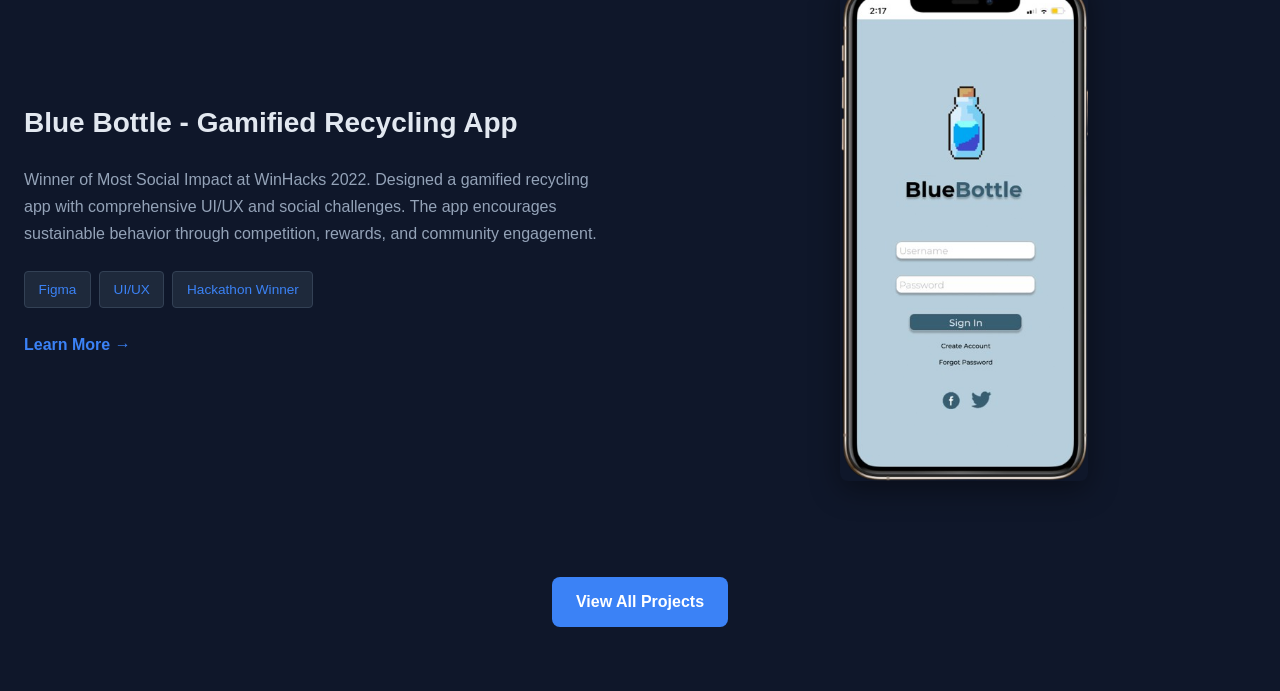
==== commit 8b7ce00b: "Updated personal information for correctness" ====
--- a/index.html
+++ b/index.html
@@ -32,7 +32,7 @@
                         <h1>Anthony Atanassov</h1>
                         <p class="subtitle">Engineering Student | Robotics Enthusiast</p>
                         <p class="description">
-                            I am a first year Engineering student at McMaster University with hands-on experience in robotics, 
+                            I am a second year Mechatronics Engineering student at McMaster University with hands-on experience in robotics, 
                             embedded systems, and hardware-software integration through FRC competitions and personal projects.
                         </p>
                         <div class="cta-buttons">
--- a/css/style.css
+++ b/css/style.css
@@ -1520,4 +1520,32 @@
     .featured-project-text p {
         font-size: 0.9rem;
     }
-}+}
+/* Award Photos */
+.award-photos {
+    display: flex;
+    flex-direction: column;
+    gap: var(--spacing-md);
+    margin-top: var(--spacing-lg);
+}
+
+.award-photo {
+    border-radius: var(--border-radius);
+    overflow: hidden;
+    background-color: var(--bg-secondary);
+}
+
+.award-photo img {
+    width: 100%;
+    height: auto;
+    display: block;
+}
+
+.award-caption {
+    padding: var(--spacing-sm);
+    text-align: center;
+    font-size: 0.875rem;
+    color: var(--text-secondary);
+    background-color: var(--bg-primary);
+    margin: 0;
+}
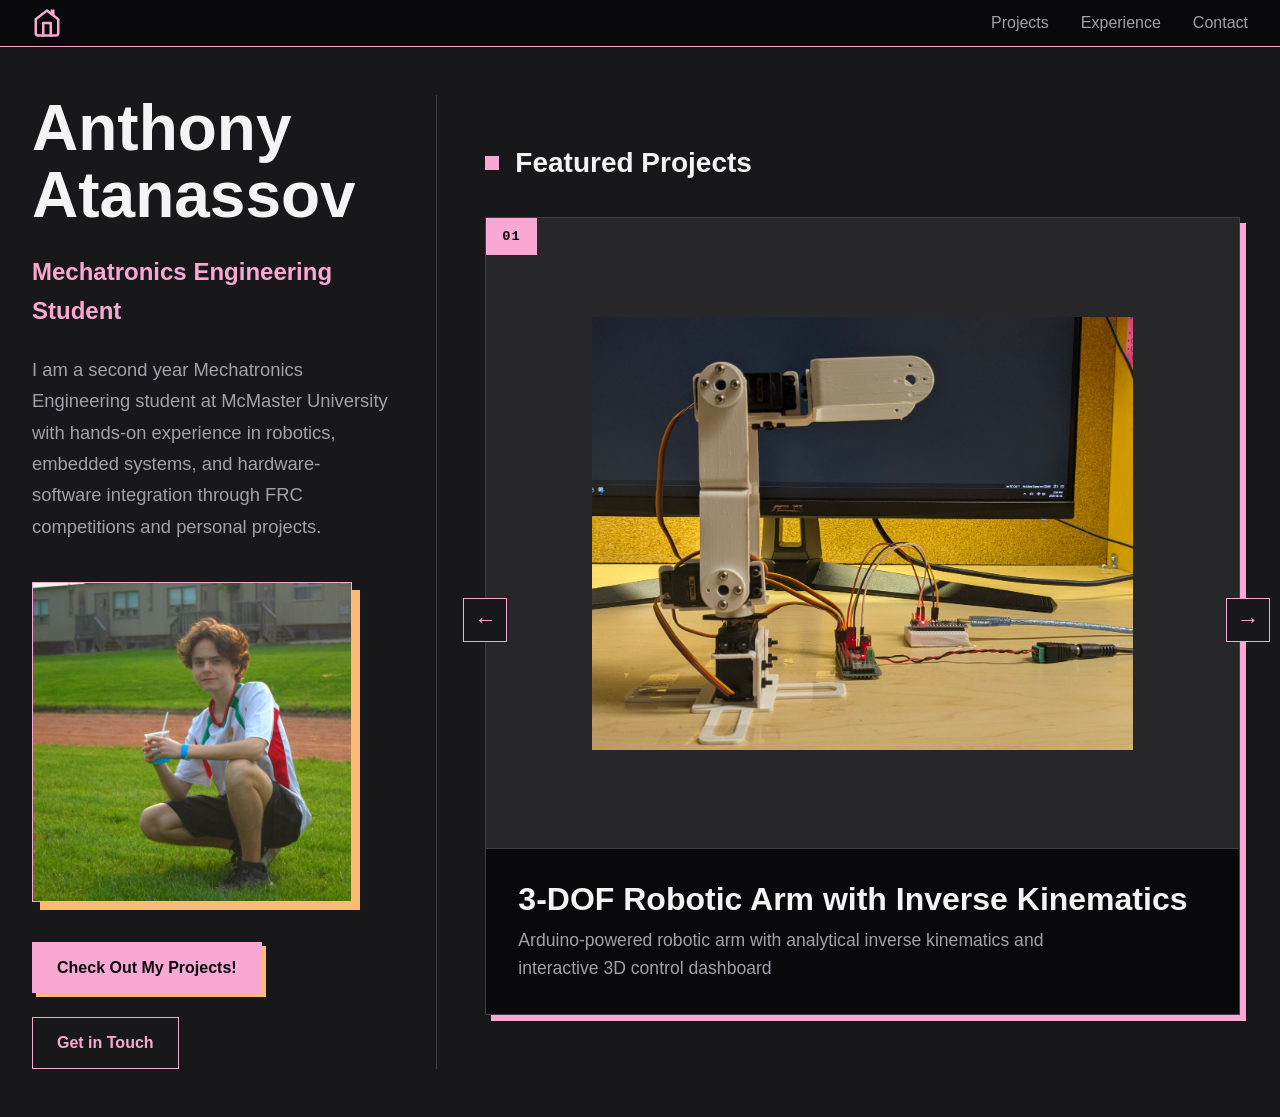
==== commit 82fe8b14: "Redesigned the website!" ====
--- a/index.html
+++ b/index.html
@@ -9,14 +9,19 @@
 <body>
     <nav class="navbar">
         <div class="container">
-            <a href="index.html" class="logo">AA</a>
+            <a href="index.html" class="logo" aria-label="Home">
+                <svg xmlns="http://www.w3.org/2000/svg" viewBox="0 0 24 24" fill="none" stroke="currentColor" stroke-width="2" stroke-linecap="round" stroke-linejoin="round" aria-hidden="true">
+                    <path d="M3 9l9-7 9 7v11a2 2 0 0 1-2 2H5a2 2 0 0 1-2-2z"/>
+                    <polyline points="9 22 9 12 15 12 15 22"/>
+                    <path d="M15 4.3V1.2h3V6.7z" fill="currentColor" stroke="none"/>
+                </svg>
+            </a>
             <button class="nav-toggle" id="navToggle" aria-label="Toggle navigation">
                 <span></span>
                 <span></span>
                 <span></span>
             </button>
             <ul class="nav-links" id="navLinks">
-                <li><a href="index.html" class="active">Home</a></li>
                 <li><a href="projects.html">Projects</a></li>
                 <li><a href="experience.html">Experience</a></li>
                 <li><a href="contact.html">Contact</a></li>
@@ -24,165 +29,87 @@
         </div>
     </nav>
 
-    <main>
-        <section class="hero">
-            <div class="container">
-                <div class="hero-content">
-                    <div class="hero-text">
-                        <h1>Anthony Atanassov</h1>
-                        <p class="subtitle">Engineering Student | Robotics Enthusiast</p>
-                        <p class="description">
-                            I am a second year Mechatronics Engineering student at McMaster University with hands-on experience in robotics, 
-                            embedded systems, and hardware-software integration through FRC competitions and personal projects.
-                        </p>
-                        <div class="cta-buttons">
-                            <a href="projects.html" class="btn btn-primary">Check Out My Projects!</a>
-                            <a href="contact.html" class="btn btn-secondary">Get in Touch</a>
-                        </div>
-                    </div>
-                    <div class="hero-image">
-                        <div class="image-container">
-                            <img src="assets/profile-photo.jpg" alt="Anthony Atanassov">
-                        </div>
+    <main class="home-main">
+        <div class="container home-grid">
+            <section class="about-panel">
+                <h1 class="about-name">Anthony Atanassov</h1>
+                <p class="about-title">Mechatronics Engineering Student</p>
+                <p class="about-bio">
+                    I am a second year Mechatronics Engineering student at McMaster University with hands-on experience in robotics,
+                    embedded systems, and hardware-software integration through FRC competitions and personal projects.
+                </p>
+                <div class="about-photo">
+                    <div class="image-container">
+                        <img src="assets/profile-photo.jpg" alt="Anthony Atanassov">
                     </div>
                 </div>
-            </div>
-        </section>
+                <div class="cta-buttons">
+                    <a href="projects.html" class="btn btn-primary">Check Out My Projects!</a>
+                    <a href="contact.html" class="btn btn-secondary">Get in Touch</a>
+                </div>
+            </section>
 
-        <section class="featured-projects">
-            <div class="container">
-                <h2>Featured Projects</h2>
-                <p class="section-subtitle">A showcase of my robotics, embedded systems, and software development work</p>
-                
-                <div class="featured-projects-list">
-                    <!-- Project 1: Robotic Arm (Image Right) -->
-                    <div class="featured-project-item">
-                        <div class="featured-project-text">
-                            <h3>3-DOF Robotic Arm with Inverse Kinematics</h3>
-                            <p>Built a 3-degree-of-freedom robotic arm with Arduino and implemented analytical inverse kinematics for precise end-effector positioning (±2mm accuracy). Features a custom C++/Raylib desktop GUI with interactive 3D visualization and drag-and-drop control for real-time robot manipulation.</p>
-                            <div class="project-tags-compact">
-                                <span class="tag">C++</span>
-                                <span class="tag">Arduino</span>
-                                <span class="tag">Inverse Kinematics</span>
-                                <span class="tag">Raylib</span>
-                            </div>
-                            <a href="projects.html#robotic-arm" class="project-link">Learn More →</a>
-                        </div>
-                        <div class="featured-project-image">
-                            <img src="assets/robotic-arm.jpg" alt="3-DOF Robotic Arm">
-                        </div>
+            <section class="carousel-panel" aria-label="Featured Projects">
+                <h2 class="carousel-heading">Featured Projects</h2>
+                <div class="carousel" id="projectCarousel">
+                    <div class="carousel-viewport">
+                        <ul class="carousel-track">
+                            <li class="carousel-slide">
+                                <article class="project-card">
+                                    <span class="project-card-tab tab-pink">01</span>
+                                    <div class="project-card-media">
+                                        <img src="assets/robotic-arm.jpg" alt="3-DOF Robotic Arm">
+                                    </div>
+                                    <div class="project-card-body">
+                                        <h2>3-DOF Robotic Arm with Inverse Kinematics</h2>
+                                        <p>Arduino-powered robotic arm with analytical inverse kinematics and interactive 3D control dashboard</p>
+                                    </div>
+                                </article>
+                            </li>
+                            <li class="carousel-slide">
+                                <article class="project-card">
+                                    <span class="project-card-tab tab-mint">02</span>
+                                    <div class="project-card-media">
+                                        <img src="assets/speed-racer.png" alt="Speed Racer RL">
+                                    </div>
+                                    <div class="project-card-body">
+                                        <h2>Speed Racer RL - Reinforcement Learning Racing</h2>
+                                        <p>Custom 2D racing simulator with Deep Q-Network agent trained using C++ and libtorch</p>
+                                    </div>
+                                </article>
+                            </li>
+                            <li class="carousel-slide">
+                                <article class="project-card">
+                                    <span class="project-card-tab tab-lavender">03</span>
+                                    <div class="project-card-media">
+                                        <img src="assets/gesture-car.jpg" alt="Gesture-Controlled RC Car">
+                                    </div>
+                                    <div class="project-card-body">
+                                        <h2>Gesture-Controlled RC Car</h2>
+                                        <p>Computer vision-based RC car controlled by hand gestures using OpenCV and Raspberry Pi</p>
+                                    </div>
+                                </article>
+                            </li>
+                            <li class="carousel-slide">
+                                <article class="project-card">
+                                    <span class="project-card-tab tab-peach">04</span>
+                                    <div class="project-card-media">
+                                        <img src="assets/blindspot.png" alt="BlindSpot App">
+                                    </div>
+                                    <div class="project-card-body">
+                                        <h2>BlindSpot - AI Navigation for Visually Impaired</h2>
+                                        <p>2x Mac-a-Thon 2026 Winner: Accessibility-first navigation app with AI voice guidance and real-time obstacle detection</p>
+                                    </div>
+                                </article>
+                            </li>
+                        </ul>
                     </div>
-
-                    <!-- Project 2: Speed Racer RL (Image Left) -->
-                    <div class="featured-project-item reverse">
-                        <div class="featured-project-text">
-                            <h3>Speed Racer RL - Reinforcement Learning Racing</h3>
-                            <p>Built a custom 2D racing simulator in C++ with a Deep Q-Network agent trained using libtorch. Features LIDAR-style raycasts for perception, custom physics, and reward shaping for autonomous racing behavior.</p>
-                            <div class="project-tags-compact">
-                                <span class="tag">C++</span>
-                                <span class="tag">Reinforcement Learning</span>
-                                <span class="tag">PyTorch</span>
-                                <span class="tag">DQN</span>
-                            </div>
-                            <a href="projects.html#speed-racer" class="project-link">Learn More →</a>
-                        </div>
-                        <div class="featured-project-image">
-                            <img src="assets/speed-racer.png" alt="Speed Racer RL">
-                        </div>
-                    </div>
-
-                    <!-- Project 3: Gesture Car (Image Right) -->
-                    <div class="featured-project-item">
-                        <div class="featured-project-text">
-                            <h3>Gesture-Controlled RC Car</h3>
-                            <p>Designed an RC car controlled by hand gestures using Raspberry Pi, OpenCV, and real-time computer vision. The system processes camera input to detect hand positions and translates them into motor commands for intuitive wireless control.</p>
-                            <div class="project-tags-compact">
-                                <span class="tag">Python</span>
-                                <span class="tag">OpenCV</span>
-                                <span class="tag">Raspberry Pi</span>
-                            </div>
-                            <a href="projects.html#gesture-car" class="project-link">Learn More →</a>
-                        </div>
-                        <div class="featured-project-image">
-                            <img src="assets/gesture-car.jpg" alt="Gesture-Controlled RC Car">
-                        </div>
-                    </div>
-
-                    <!-- Project 4: 8-Bit Computer (Image Left) -->
-                    <div class="featured-project-item reverse">
-                        <div class="featured-project-text">
-                            <h3>8-Bit Breadboard Computer</h3>
-                            <p>Built a functional 8-bit computer from integrated circuits following Von Neumann architecture with custom instruction set implementation. The system demonstrates fundamental computing principles through hands-on hardware design.</p>
-                            <div class="project-tags-compact">
-                                <span class="tag">Digital Logic</span>
-                                <span class="tag">Assembly</span>
-                                <span class="tag">Hardware Design</span>
-                            </div>
-                            <a href="projects.html#8bit-computer" class="project-link">Learn More →</a>
-                        </div>
-                        <div class="featured-project-image">
-                            <img src="assets/8bit-computer.jpg" alt="8-Bit Breadboard Computer">
-                        </div>
-                    </div>
-
-                    <!-- Project 5: Turf War Game (Image Right) -->
-                    <div class="featured-project-item">
-                        <div class="featured-project-text">
-                            <h3>2D Fighting Game: Turf War</h3>
-                            <p>Developed a complete 2D fighting game in Python with advanced combat mechanics, responsive controls, and real-time physics. Features include a sophisticated state machine for character animations, collision detection, and custom combat systems.</p>
-                            <div class="project-tags-compact">
-                                <span class="tag">Python</span>
-                                <span class="tag">Pygame</span>
-                                <span class="tag">Game Dev</span>
-                            </div>
-                            <a href="projects.html#turf-war" class="project-link">Learn More →</a>
-                        </div>
-                        <div class="featured-project-image">
-                            <img src="assets/turf-war.png" alt="Turf War Fighting Game">
-                        </div>
-                    </div>
-
-                    <!-- Project 6: Q-ARM End-Effector (Image Left) -->
-                    <div class="featured-project-item reverse">
-                        <div class="featured-project-text">
-                            <h3>Q-ARM Robot End-Effector Design</h3>
-                            <p>Designed a lightweight robotic end-effector using CAD, prioritizing weight reduction while maintaining structural integrity. The project involved iterative prototyping and geometric optimization to achieve optimal performance.</p>
-                            <div class="project-tags-compact">
-                                <span class="tag">CAD</span>
-                                <span class="tag">Autodesk Inventor</span>
-                                <span class="tag">Mechanical Design</span>
-                            </div>
-                            <a href="projects.html#qarm-effector" class="project-link">Learn More →</a>
-                        </div>
-                        <div class="featured-project-image">
-                            <img src="assets/qarm-effector.jpg" alt="Q-ARM End-Effector">
-                        </div>
-                    </div>
-
-                    <!-- Project 7: Blue Bottle (Image Right) -->
-                    <div class="featured-project-item">
-                        <div class="featured-project-text">
-                            <h3>Blue Bottle - Gamified Recycling App</h3>
-                            <p>Winner of Most Social Impact at WinHacks 2022. Designed a gamified recycling app with comprehensive UI/UX and social challenges. The app encourages sustainable behavior through competition, rewards, and community engagement.</p>
-                            <div class="project-tags-compact">
-                                <span class="tag">Figma</span>
-                                <span class="tag">UI/UX</span>
-                                <span class="tag">Hackathon Winner</span>
-                            </div>
-                            <a href="projects.html#blue-bottle" class="project-link">Learn More →</a>
-                        </div>
-                        <div class="featured-project-image smaller">
-                            <img src="assets/blue-bottle.png" alt="Blue Bottle Recycling App">
-                        </div>
-                    </div>
+                    <button class="carousel-btn carousel-prev" id="carouselPrev" aria-label="Previous project">&#8592;</button>
+                    <button class="carousel-btn carousel-next" id="carouselNext" aria-label="Next project">&#8594;</button>
                 </div>
-
-                <div class="view-all-projects">
-                    <a href="projects.html" class="btn btn-primary">View All Projects</a>
-                </div>
-            </div>
-        </section>
+            </section>
+        </div>
     </main>
     <script src="js/main.js"></script>
 </body>
-</html>+</html>
--- a/css/style.css
+++ b/css/style.css
@@ -1,33 +1,42 @@
 :root {
-    --primary-color: #3b82f6;
-    --primary-dark: #2563eb;
-    --secondary-color: #94a3b8;
-    --text-primary: #e2e8f0;
-    --text-secondary: #94a3b8;
-    --bg-primary: #1e293b;
-    --bg-secondary: #0f172a;
-    --bg-tertiary: #334155;
-    --border-color: #334155;
-    --accent: #60a5fa;
-    
+    --primary-color: #f9a8d4;      /* pastel pink */
+    --primary-dark: #f472b6;       /* deeper pink */
+    --secondary-color: #a1a1aa;    /* zinc-400 */
+    --text-primary: #f4f4f5;       /* zinc-100 */
+    --text-secondary: #a1a1aa;     /* zinc-400 */
+    --bg-primary: #18181b;         /* zinc-900 */
+    --bg-secondary: #09090b;       /* zinc-950 */
+    --bg-tertiary: #27272a;        /* zinc-800 */
+    --border-color: #3f3f46;       /* zinc-700 */
+    --accent: #a7f3d0;             /* mint green */
+    --accent-lavender: #c4b5fd;
+    --accent-yellow: #fde68a;
+    --accent-peach: #fdba74;
+    --on-accent: #09090b;          /* text color on pastel fills */
+
     --spacing-xs: 0.5rem;
     --spacing-sm: 1rem;
     --spacing-md: 1.5rem;
     --spacing-lg: 2rem;
     --spacing-xl: 3rem;
     --spacing-xxl: 4rem;
-    
+
     --font-primary: -apple-system, BlinkMacSystemFont, 'Segoe UI', Roboto, 'Helvetica Neue', Arial, sans-serif;
     --font-mono: 'SF Mono', Monaco, 'Cascadia Code', 'Roboto Mono', Consolas, monospace;
-    
-    --border-radius: 8px;
-    --transition: all 0.3s ease;
+
+    --border-radius: 0px;
+    --transition: all 0.2s ease;
 }
 
 * {
     margin: 0;
     padding: 0;
     box-sizing: border-box;
+}
+
+::selection {
+    background: var(--primary-color);
+    color: var(--on-accent);
 }
 
 body {
@@ -47,7 +56,7 @@
 /* Navigation */
 .navbar {
     background-color: var(--bg-secondary);
-    border-bottom: 1px solid var(--border-color);
+    border-bottom: 1px solid var(--primary-color);
     position: sticky;
     top: 0;
     z-index: 1000;
@@ -58,14 +67,27 @@
     display: flex;
     justify-content: space-between;
     align-items: center;
+    max-width: none;
+    padding: 0 var(--spacing-lg);
 }
 
 .logo {
-    font-size: 1.5rem;
-    font-weight: 700;
+    display: inline-flex;
+    align-items: center;
+    justify-content: center;
     color: var(--primary-color);
     text-decoration: none;
-    font-family: var(--font-mono);
+    transition: var(--transition);
+}
+
+.logo svg {
+    display: block;
+    width: 30px;
+    height: 30px;
+}
+
+.logo:hover {
+    color: var(--accent);
 }
 
 .nav-toggle {
@@ -106,62 +128,71 @@
     color: var(--primary-color);
 }
 
-/* Hero Section */
-.hero {
-    padding: var(--spacing-xxl) 0;
+.nav-links a.active {
+    text-decoration: underline;
+    text-underline-offset: 4px;
+    text-decoration-thickness: 2px;
+}
+
+/* ===== Home Page: Asymmetric Grid ===== */
+.home-main {
     background-color: var(--bg-primary);
 }
 
-.hero-content {
+.home-grid {
     display: grid;
-    grid-template-columns: 1fr 350px;
-    gap: var(--spacing-xl);
-    align-items: center;
-}
-
-.hero-text {
-    flex: 1;
-}
-
-.hero h1 {
-    font-size: 3rem;
+    grid-template-columns: 1fr 2fr;
+    min-height: calc(100vh - 47px); /* 47px ≈ navbar height */
+    max-width: none;
+    padding: var(--spacing-xl) var(--spacing-lg);
+    align-items: stretch;
+}
+
+.about-panel {
+    display: flex;
+    flex-direction: column;
+    justify-content: center;
+    gap: var(--spacing-md);
+    padding-right: var(--spacing-xl);
+    border-right: 1px solid var(--border-color);
+}
+
+.about-name {
+    font-size: clamp(2.5rem, 5vw, 4.5rem);
+    line-height: 1.05;
     font-weight: 700;
-    margin-bottom: var(--spacing-sm);
     color: var(--text-primary);
 }
 
-.hero .subtitle {
+.about-title {
     font-size: 1.5rem;
-    color: var(--text-secondary);
-    margin-bottom: var(--spacing-md);
-}
-
-.hero .description {
-    font-size: 1.125rem;
-    color: var(--text-secondary);
-    max-width: 700px;
-    margin-bottom: var(--spacing-lg);
+    font-weight: 600;
+    color: var(--primary-color);
+}
+
+.about-bio {
+    color: var(--text-secondary);
     line-height: 1.7;
-}
-
-.hero-image {
-    display: flex;
-    justify-content: center;
-    align-items: center;
+    font-size: 1.15rem;
+    max-width: 52ch;
+}
+
+.about-photo {
+    margin-top: var(--spacing-sm);
 }
 
 .image-container {
-    width: 280px;
-    height: 280px;
-    border-radius: var(--border-radius);
+    width: 320px;
+    height: 320px;
     overflow: hidden;
-    box-shadow: 0 4px 20px rgba(0, 0, 0, 0.4);
+    border: 1px solid var(--primary-color);
+    box-shadow: 8px 8px 0 0 var(--accent-peach);
     transition: var(--transition);
 }
 
 .image-container:hover {
-    transform: translateY(-4px);
-    box-shadow: 0 8px 30px rgba(0, 0, 0, 0.6);
+    transform: translate(4px, 4px);
+    box-shadow: 4px 4px 0 0 var(--accent-peach);
 }
 
 .image-container img {
@@ -175,506 +206,394 @@
     display: flex;
     gap: var(--spacing-md);
     flex-wrap: wrap;
+    margin-top: var(--spacing-sm);
 }
 
 /* Buttons */
 .btn {
     display: inline-block;
     padding: 0.75rem 1.5rem;
-    border-radius: var(--border-radius);
+    border-radius: 0;
     text-decoration: none;
     font-weight: 600;
     transition: var(--transition);
-    border: none;
+    border: 1px solid transparent;
     cursor: pointer;
     font-size: 1rem;
 }
 
 .btn-primary {
     background-color: var(--primary-color);
-    color: white;
+    color: var(--on-accent);
+    box-shadow: 4px 4px 0 0 var(--accent-peach);
 }
 
 .btn-primary:hover {
-    background-color: var(--primary-dark);
-    transform: translateY(-2px);
+    background-color: var(--accent);
+    color: var(--on-accent);
+    transform: translate(2px, 2px);
+    box-shadow: 2px 2px 0 0 var(--accent-peach);
 }
 
 .btn-secondary {
     background-color: transparent;
     color: var(--primary-color);
-    border: 2px solid var(--primary-color);
+    border: 1px solid var(--primary-color);
 }
 
 .btn-secondary:hover {
     background-color: var(--primary-color);
-    color: white;
-}
-
-.btn-small {
-    padding: 0.5rem 1rem;
-    font-size: 0.875rem;
-}
-
-/* Skills Section */
-.skills {
+    color: var(--on-accent);
+    box-shadow: 4px 4px 0 0 var(--accent-peach);
+}
+
+/* ===== Featured Projects Carousel ===== */
+.carousel-panel {
+    display: flex;
+    flex-direction: column;
+    justify-content: center;
+    gap: var(--spacing-lg);
+    padding-left: var(--spacing-xl);
+    min-width: 0;
+}
+
+.carousel-heading {
+    font-size: 1.75rem;
+    font-weight: 700;
+    color: var(--text-primary);
+    display: flex;
+    align-items: center;
+    gap: var(--spacing-sm);
+    margin: 0;
+}
+
+.carousel-heading::before {
+    content: "";
+    width: 14px;
+    height: 14px;
+    background-color: var(--primary-color);
+    flex-shrink: 0;
+}
+
+.carousel {
+    position: relative;
+    width: 100%;
+}
+
+.carousel-viewport {
+    overflow: hidden;
+    width: 100%;
+}
+
+.carousel-track {
+    display: flex;
+    list-style: none;
+    margin: 0;
+    padding: 0;
+    transition: transform 0.4s ease;
+}
+
+.carousel-slide {
+    flex: 0 0 100%;
+    min-width: 0;
+    padding: 0 8px 8px 0;
+    display: flex;
+    flex-direction: column;
+    justify-content: center;
+}
+
+.project-card {
+    position: relative;
+    display: flex;
+    flex-direction: column;
+    min-height: 798px;
+    max-height: 1026px;
+    background-color: var(--bg-secondary);
+    border: 1px solid var(--border-color);
+    box-shadow: 6px 6px 0 0 var(--card-shadow, var(--accent-lavender));
+    overflow: hidden;
+}
+
+.project-card-tab {
+    position: absolute;
+    top: 0;
+    left: 0;
+    z-index: 1;
+    padding: 0.45rem 1rem;
+    font-family: var(--font-mono);
+    font-weight: 700;
+    font-size: 0.85rem;
+    letter-spacing: 0.08em;
+    color: var(--on-accent);
+}
+
+.tab-pink     { background-color: var(--primary-color); }
+.tab-mint     { background-color: var(--accent); }
+.tab-lavender { background-color: var(--accent-lavender); }
+.tab-peach    { background-color: var(--accent-peach); }
+
+/* Featured carousel: shadow color matches the numbered tab */
+.project-card:has(.tab-pink)     { --card-shadow: var(--primary-color); }
+.project-card:has(.tab-mint)     { --card-shadow: var(--accent); }
+.project-card:has(.tab-lavender) { --card-shadow: var(--accent-lavender); }
+.project-card:has(.tab-peach)    { --card-shadow: var(--accent-peach); }
+
+.project-card-media {
+    flex: 1 1 auto;
+    min-height: 0;
+    overflow: hidden;
+    border-bottom: 1px solid var(--border-color);
+    background-color: var(--bg-tertiary);
+    display: flex;
+    align-items: center;
+    justify-content: center;
+    padding: var(--spacing-md) var(--spacing-sm);
+}
+
+.project-card-media img {
+    max-width: 75%;
+    max-height: 100%;
+    width: auto;
+    height: auto;
+    display: block;
+}
+
+.project-card-body {
+    display: flex;
+    flex-direction: column;
+    gap: var(--spacing-xs);
+    padding: var(--spacing-lg);
+}
+
+.project-card h2 {
+    font-size: clamp(1.5rem, 2.5vw, 2.25rem);
+    line-height: 1.15;
+    color: var(--text-primary);
+}
+
+.project-card p {
+    font-size: 1.1rem;
+    line-height: 1.6;
+    color: var(--text-secondary);
+    max-width: 62ch;
+}
+
+.carousel-btn {
+    position: absolute;
+    top: 50%;
+    transform: translateY(-50%);
+    width: 44px;
+    height: 44px;
+    display: flex;
+    align-items: center;
+    justify-content: center;
+    background-color: var(--bg-primary);
+    color: var(--primary-color);
+    border: 1px solid var(--primary-color);
+    font-size: 1.4rem;
+    font-weight: 700;
+    line-height: 1;
+    cursor: pointer;
+    transition: var(--transition);
+    z-index: 2;
+}
+
+.carousel-btn:hover {
+    background-color: var(--primary-color);
+    color: var(--on-accent);
+}
+
+.carousel-prev { left: -22px; }
+.carousel-next { right: -22px; }
+
+/* Home responsive: stack columns on smaller screens */
+@media (max-width: 968px) {
+    .home-grid {
+        grid-template-columns: 1fr;
+        min-height: 0;
+    }
+
+    .about-panel {
+        border-right: none;
+        padding-right: 0;
+        padding-bottom: var(--spacing-lg);
+        border-bottom: 1px solid var(--border-color);
+    }
+
+    .carousel-panel {
+        padding-left: 0;
+        padding-top: var(--spacing-lg);
+    }
+}
+
+/* Page Header */
+.page-header {
+    padding: var(--spacing-xl) 0;
+    background-color: var(--bg-primary);
+    border-bottom: 1px solid var(--border-color);
+    text-align: left;
+}
+
+.page-header-projects .container {
+    max-width: none;
+    padding: 0 var(--spacing-lg);
+}
+
+.page-header h1 {
+    font-size: 2.5rem;
+    margin-bottom: var(--spacing-sm);
+}
+
+.page-header p {
+    font-size: 1.125rem;
+    color: var(--text-secondary);
+}
+
+/* Projects List */
+.projects-list {
     padding: var(--spacing-xxl) 0;
     background-color: var(--bg-secondary);
 }
 
-.skills h2 {
-    font-size: 2rem;
+.projects-list .container {
+    max-width: none;
+    padding: 0 var(--spacing-lg);
+}
+
+.project-tags {
+    display: flex;
+    flex-wrap: wrap;
+    gap: var(--spacing-sm);
+    margin-bottom: var(--spacing-md);
+}
+
+.tag {
+    background-color: transparent;
+    color: var(--accent);
+    padding: 0.25rem 0.75rem;
+    border-radius: 0;
+    font-size: 0.875rem;
+    font-weight: 500;
+    border: 1px solid var(--accent);
+}
+
+/* Rotate pastel accents across consecutive tags */
+.tag:nth-child(4n+1) {
+    color: var(--primary-color);
+    border-color: var(--primary-color);
+}
+
+.tag:nth-child(4n+2) {
+    color: var(--accent);
+    border-color: var(--accent);
+}
+
+.tag:nth-child(4n+3) {
+    color: var(--accent-lavender);
+    border-color: var(--accent-lavender);
+}
+
+.tag:nth-child(4n) {
+    color: var(--accent-peach);
+    border-color: var(--accent-peach);
+}
+
+/* Project Cards (Projects Page) */
+.project-summary {
+    color: var(--text-secondary);
     margin-bottom: var(--spacing-sm);
-    text-align: center;
-}
-
-.skills-subtitle {
-    text-align: center;
-    color: var(--text-secondary);
+    font-size: 1.05rem;
+    line-height: 1.6;
+}
+
+.project-card-full {
+    background-color: var(--bg-primary);
+    border: 1px solid var(--border-color);
+    box-shadow: 6px 6px 0 0 var(--card-shadow, var(--accent-lavender));
     margin-bottom: var(--spacing-xxl);
-    font-size: 0.95rem;
-}
-
-.skills-row {
+    overflow: hidden;
+}
+
+/* Rotate pastel shadow colors across project cards */
+.project-card-full:nth-of-type(4n+1) { --card-shadow: var(--primary-color); }
+.project-card-full:nth-of-type(4n+2) { --card-shadow: var(--accent); }
+.project-card-full:nth-of-type(4n+3) { --card-shadow: var(--accent-lavender); }
+.project-card-full:nth-of-type(4n)   { --card-shadow: var(--accent-peach); }
+
+.project-card-full-header {
+    padding: var(--spacing-lg);
+    border-bottom: 1px solid var(--border-color);
+}
+
+.project-card-full-header h2 {
+    font-size: 1.75rem;
+    color: var(--text-primary);
+    margin-bottom: var(--spacing-xs);
+}
+
+.project-card-full-header .project-tags {
+    margin-bottom: 0;
+}
+
+.project-card-full-body {
     display: grid;
-    grid-template-columns: 1.2fr 0.8fr;
-    gap: var(--spacing-xl);
-    align-items: center;
-    margin-bottom: var(--spacing-xxl);
-}
-
-.skills-row:last-child {
-    margin-bottom: 0;
-}
-
-.skills-row-reverse {
-    grid-template-columns: 0.8fr 1.2fr;
-}
-
-.skill-category-large {
+    grid-template-columns: 0.9fr 1.15fr 1.35fr 1.2fr;
+    gap: 1px;
+    background-color: var(--border-color);
+}
+
+.project-card-full-image,
+.project-card-full-section {
+    padding: var(--spacing-lg);
+    min-width: 0;
     background-color: var(--bg-primary);
-    padding: var(--spacing-xl);
-    border-radius: var(--border-radius);
-    border: 1px solid var(--border-color);
-    box-shadow: 0 2px 12px rgba(0, 0, 0, 0.3);
-    transition: var(--transition);
-}
-
-.skill-category-large:hover {
-    box-shadow: 0 4px 20px rgba(0, 0, 0, 0.5);
-    border-color: var(--primary-color);
-}
-
-.skill-category-large h3 {
-    font-size: 1.5rem;
-    margin-bottom: var(--spacing-lg);
-    color: var(--primary-color);
-    font-weight: 600;
-}
-
-.skill-image {
-    width: 100%;
-    height: 100%;
-    min-height: 400px;
-    border-radius: var(--border-radius);
-    overflow: hidden;
-    box-shadow: 0 4px 20px rgba(0, 0, 0, 0.4);
-    background-color: var(--bg-tertiary);
-    display: flex;
-    align-items: center;
-    justify-content: center;
-}
-
-.skill-image img {
-    width: 100%;
-    height: 100%;
-    object-fit: cover;
-    display: block;
-}
-
-.skill-list {
-    list-style: none;
-}
-
-.skill-item {
-    padding: 1rem 1.25rem;
-    margin-bottom: 0.75rem;
-    color: var(--text-secondary);
-    border: 1px solid var(--border-color);
-    border-radius: 6px;
-    cursor: pointer;
-    transition: all 0.25s ease;
+}
+
+.project-card-full-image {
     background-color: var(--bg-secondary);
-}
-
-.skill-item:last-child {
-    margin-bottom: 0;
-}
-
-.skill-item:hover {
-    border-color: var(--primary-color);
-    background-color: var(--bg-tertiary);
-    transform: translateX(4px);
-    box-shadow: 0 2px 8px rgba(59, 130, 246, 0.3);
-}
-
-.skill-item.active {
-    border-color: var(--primary-color);
-    background-color: var(--bg-tertiary);
-    box-shadow: 0 2px 8px rgba(59, 130, 246, 0.4);
-}
-
-.skill-name {
-    display: block;
-    font-weight: 600;
-    color: var(--text-primary);
-    position: relative;
-    padding-right: 24px;
-    font-size: 1rem;
-}
-
-.skill-name::after {
-    content: "›";
-    position: absolute;
-    right: 4px;
-    transition: transform 0.25s ease;
-    color: var(--primary-color);
-    font-weight: bold;
-    font-size: 1.1rem;
-}
-
-.skill-item.active .skill-name::after {
-    transform: rotate(90deg);
-}
-
-.skill-description {
-    max-height: 0;
-    overflow: hidden;
-    transition: max-height 0.3s ease, margin-top 0.3s ease, padding-top 0.3s ease;
-    color: var(--text-secondary);
-    font-size: 0.9rem;
-    line-height: 1.6;
-}
-
-.skill-item.active .skill-description {
-    max-height: 300px;
-    margin-top: 0.875rem;
-    padding-top: 0.875rem;
-    border-top: 1px solid var(--border-color);
-}
-
-/* Featured Projects Section (Landing Page) */
-.featured-projects {
-    padding: var(--spacing-xxl) 0;
-    background-color: var(--bg-secondary);
-}
-
-.featured-projects h2 {
-    font-size: 2rem;
-    margin-bottom: var(--spacing-sm);
-    text-align: center;
-}
-
-.section-subtitle {
-    text-align: center;
-    color: var(--text-secondary);
-    margin-bottom: var(--spacing-xxl);
-    font-size: 1rem;
-}
-
-.featured-projects-list {
-    display: flex;
-    flex-direction: column;
-    gap: calc(var(--spacing-xxl) * 1.5);
-    margin-bottom: var(--spacing-xl);
-}
-
-.featured-project-item {
-    display: grid;
-    grid-template-columns: 1fr 1fr;
-    gap: var(--spacing-xxl);
-    align-items: center;
-    padding: var(--spacing-lg) 0;
-    transition: var(--transition);
-    opacity: 0;
-    transform: translateY(30px);
-    transition: opacity 0.4s ease, transform 0.4s ease;
-}
-
-.featured-project-item.fade-in {
-    opacity: 1;
-    transform: translateY(0);
-}
-
-/* Reverse layout for alternating pattern */
-.featured-project-item.reverse {
-    grid-template-columns: 1fr 1fr;
-}
-
-.featured-project-item.reverse .featured-project-text {
-    order: 2;
-}
-
-.featured-project-item.reverse .featured-project-image {
-    order: 1;
-}
-
-.featured-project-text {
     display: flex;
     flex-direction: column;
     gap: var(--spacing-md);
 }
 
-.featured-project-text h3 {
-    font-size: 1.75rem;
-    color: var(--text-primary);
-    line-height: 1.3;
-    margin: 0;
-}
-
-.featured-project-text p {
+.project-card-full-image > img {
+    width: 100%;
+    height: 340px;
+    object-fit: contain;
+    display: block;
+}
+
+.project-card-full-image .award-photos {
+    margin-top: 0;
+}
+
+.project-card-full-section h3 {
+    font-size: 1.25rem;
+    color: var(--primary-color);
+    margin-bottom: var(--spacing-sm);
+}
+
+.project-card-full-section p {
     color: var(--text-secondary);
     line-height: 1.7;
-    font-size: 1rem;
-    margin: 0;
-}
-
-.featured-project-image {
-    width: 100%;
-    height: auto;
-    border-radius: var(--border-radius);
-    overflow: hidden;
-    background-color: var(--bg-secondary);
-    box-shadow: 0 8px 30px rgba(0, 0, 0, 0.4);
-    display: flex;
-    align-items: center;
-    justify-content: center;
-}
-
-.featured-project-image.smaller {
-    max-height: 500px;
-    width: auto;
-    margin: 0 auto;
-}
-
-.featured-project-image.smaller img {
-    max-height: 500px;
-    width: auto;
-}
-
-.featured-project-image img {
-    width: 100%;
-    height: auto;
-    display: block;
-}
-
-.project-tags-compact {
-    display: flex;
-    flex-wrap: wrap;
-    gap: 0.5rem;
-}
-
-.project-tags-compact .tag {
-    background-color: var(--bg-primary);
-    color: var(--primary-color);
-    padding: 0.4rem 0.85rem;
-    border-radius: 4px;
-    font-size: 0.85rem;
-    border: 1px solid var(--border-color);
-    font-weight: 500;
-}
-
-.project-link {
-    color: var(--primary-color);
-    text-decoration: none;
-    font-weight: 600;
-    font-size: 1rem;
-    transition: var(--transition);
-    display: inline-block;
-    align-self: flex-start;
-}
-
-.project-link:hover {
-    color: var(--accent);
-    transform: translateX(4px);
-}
-
-.view-all-projects {
-    text-align: center;
-    margin-top: var(--spacing-xxl);
-}
-
-/* Project Accordion (Projects Page) */
-.project-accordion-item {
-    background-color: var(--bg-primary);
-    border: 1px solid var(--border-color);
-    border-radius: var(--border-radius);
-    margin-bottom: var(--spacing-lg);
-    overflow: hidden;
-    transition: var(--transition);
-}
-
-.project-accordion-item:hover {
-    border-color: var(--primary-color);
-}
-
-.project-accordion-header {
-    display: flex;
-    align-items: center;
-    justify-content: space-between;
-    padding: var(--spacing-lg);
-    cursor: pointer;
-    transition: var(--transition);
-}
-
-.project-accordion-header:hover {
-    background-color: rgba(59, 130, 246, 0.05);
-}
-
-.project-header-content {
-    display: flex;
-    gap: var(--spacing-lg);
-    align-items: center;
-    flex: 1;
-}
-
-.project-thumbnail {
-    width: 120px;
-    height: 90px;
-    border-radius: var(--border-radius);
-    overflow: hidden;
-    background-color: var(--bg-secondary);
-    flex-shrink: 0;
-}
-
-.project-thumbnail img {
-    width: 100%;
-    height: 100%;
-    object-fit: cover;
-}
-
-.project-title-section {
-    flex: 1;
-}
-
-.project-title-section h2 {
-    font-size: 1.5rem;
-    margin-bottom: var(--spacing-xs);
-    color: var(--text-primary);
-}
-
-.project-summary {
-    color: var(--text-secondary);
+    font-size: 0.95rem;
     margin-bottom: var(--spacing-sm);
-    font-size: 0.95rem;
-    line-height: 1.5;
-}
-
-.project-accordion-header .project-tags {
-    display: flex;
-    flex-wrap: wrap;
-    gap: 0.5rem;
-}
-
-.accordion-toggle {
-    background: none;
-    border: none;
-    color: var(--primary-color);
-    cursor: pointer;
-    padding: var(--spacing-sm);
-    display: flex;
-    align-items: center;
-    justify-content: center;
-    transition: var(--transition);
-    flex-shrink: 0;
-}
-
-.accordion-toggle svg {
-    transition: transform 0.3s ease;
-}
-
-.project-accordion-item.active .accordion-toggle svg {
-    transform: rotate(180deg);
-}
-
-.accordion-toggle:hover {
-    background-color: rgba(59, 130, 246, 0.1);
-    border-radius: var(--border-radius);
-}
-
-.project-accordion-content {
-    max-height: 0;
-    overflow: hidden;
-    transition: max-height 0.5s ease;
-}
-
-.project-accordion-item.active .project-accordion-content {
-    max-height: 5000px;
-}
-
-.project-expanded-layout {
-    display: grid;
-    grid-template-columns: 1fr 1.2fr;
-    gap: var(--spacing-xxl);
-    padding: var(--spacing-lg);
-    border-top: 1px solid var(--border-color);
-}
-
-.project-image-large {
-    width: 100%;
-    height: auto;
-    border-radius: var(--border-radius);
-    overflow: hidden;
-    background-color: var(--bg-secondary);
-    box-shadow: 0 8px 30px rgba(0, 0, 0, 0.4);
-    align-self: start;
-    position: sticky;
-    top: var(--spacing-lg);
-}
-
-.project-image-large img {
-    width: 100%;
-    height: auto;
-    display: block;
-}
-
-.project-image-large.smaller {
-    max-height: 500px;
-    width: auto;
-    margin: 0 auto;
-}
-
-.project-image-large.smaller img {
-    max-height: 500px;
-    width: auto;
-}
-
-.project-details h3 {
-    font-size: 1.3rem;
-    margin-top: var(--spacing-lg);
-    margin-bottom: var(--spacing-sm);
-    color: var(--primary-color);
-}
-
-.project-details h3:first-child {
-    margin-top: 0;
-}
-
-.project-details p {
-    color: var(--text-secondary);
-    line-height: 1.7;
-    margin-bottom: var(--spacing-md);
+}
+
+.project-card-full-section p:last-child {
+    margin-bottom: 0;
 }
 
 .technical-details {
     list-style: none;
     padding: 0;
-    margin-bottom: var(--spacing-lg);
+    margin: 0;
 }
 
 .technical-details li {
     color: var(--text-secondary);
     line-height: 1.7;
+    font-size: 0.9rem;
     margin-bottom: var(--spacing-sm);
     padding-left: var(--spacing-md);
     position: relative;
@@ -685,265 +604,32 @@
     color: var(--primary-color);
     position: absolute;
     left: 0;
-    font-size: 1.2rem;
+    font-size: 1.1rem;
 }
 
 .technical-details strong {
     color: var(--text-primary);
 }
 
-.project-details .project-links {
-    margin-top: var(--spacing-xl);
+.project-card-full-links {
     display: flex;
     gap: var(--spacing-md);
     flex-wrap: wrap;
     justify-content: flex-end;
-}
-
-.project-details .btn {
+    padding: var(--spacing-lg);
+    border-top: 1px solid var(--border-color);
+}
+
+.project-card-full-links .btn {
     display: inline-flex;
     align-items: center;
     gap: var(--spacing-xs);
 }
 
-.project-details .btn svg {
+.project-card-full-links .btn svg {
     flex-shrink: 0;
 }
 
-
-
-
-
-/* Projects Section */
-.highlight-projects {
-    padding: var(--spacing-xxl) 0;
-    background-color: var(--bg-primary);
-}
-
-.highlight-projects h2 {
-    font-size: 2rem;
-    margin-bottom: var(--spacing-xl);
-    text-align: center;
-}
-
-.project-grid {
-    display: grid;
-    grid-template-columns: repeat(auto-fit, minmax(320px, 1fr));
-    gap: var(--spacing-lg);
-}
-
-.project-card {
-    background-color: var(--bg-secondary);
-    border-radius: var(--border-radius);
-    overflow: hidden;
-    border: 1px solid var(--border-color);
-    transition: var(--transition);
-}
-
-.project-card:hover {
-    transform: translateY(-4px);
-    box-shadow: 0 10px 30px rgba(0, 0, 0, 0.5);
-    border-color: var(--primary-color);
-}
-
-.project-image {
-    width: 100%;
-    height: 200px;
-    background-color: var(--bg-tertiary);
-    display: flex;
-    align-items: center;
-    justify-content: center;
-}
-
-.placeholder-img {
-    color: var(--text-secondary);
-    font-family: var(--font-mono);
-    font-size: 0.875rem;
-}
-
-.project-card h3 {
-    font-size: 1.25rem;
-    margin: var(--spacing-md);
-    margin-bottom: var(--spacing-sm);
-}
-
-.project-card p {
-    color: var(--text-secondary);
-    margin: 0 var(--spacing-md);
-    margin-bottom: var(--spacing-md);
-}
-
-.link-arrow {
-    display: inline-block;
-    color: var(--primary-color);
-    text-decoration: none;
-    font-weight: 600;
-    margin: 0 var(--spacing-md);
-    margin-bottom: var(--spacing-md);
-    transition: var(--transition);
-}
-
-.link-arrow:hover {
-    transform: translateX(4px);
-}
-
-/* Page Header */
-.page-header {
-    padding: var(--spacing-xl) 0;
-    background-color: var(--bg-primary);
-    border-bottom: 1px solid var(--border-color);
-}
-
-.page-header h1 {
-    font-size: 2.5rem;
-    margin-bottom: var(--spacing-sm);
-}
-
-.page-header p {
-    font-size: 1.125rem;
-    color: var(--text-secondary);
-}
-
-/* Projects List */
-.projects-list {
-    padding: var(--spacing-xxl) 0;
-    background-color: var(--bg-secondary);
-}
-
-.project-detail-card {
-    background-color: var(--bg-primary);
-    border: 1px solid var(--border-color);
-    border-radius: var(--border-radius);
-    padding: var(--spacing-lg);
-    margin-bottom: var(--spacing-xxl);
-    box-shadow: 0 2px 12px rgba(0, 0, 0, 0.3);
-}
-
-.project-content-wrapper {
-    display: grid;
-    grid-template-columns: 1.3fr 0.7fr;
-    gap: var(--spacing-xl);
-    align-items: start;
-}
-
-.project-info {
-    flex: 1;
-}
-
-    .project-image-container {
-    width: 100%;
-    height: 100%;
-    min-height: 350px;
-    border-radius: var(--border-radius);
-    overflow: hidden;
-    box-shadow: 0 4px 16px rgba(0, 0, 0, 0.3);
-    background-color: var(--bg-tertiary);
-    display: flex;
-    align-items: center;
-    justify-content: center;
-    padding: var(--spacing-sm);
-}
-
-.project-image-container img {
-    width: 100%;
-    height: 100%;
-    object-fit: contain;
-    display: block;
-}
-
-/* Optional modifier classes for different image behaviors */
-.project-image-container.cover img {
-    object-fit: cover;
-    padding: 0;
-}
-
-.project-image-container.fill img {
-    object-fit: fill;
-}
-
-.project-image-container.scale-down img {
-    object-fit: scale-down;
-}
-
-.project-header {
-    display: flex;
-    justify-content: space-between;
-    align-items: flex-start;
-    margin-bottom: var(--spacing-md);
-    flex-wrap: wrap;
-    gap: var(--spacing-sm);
-}
-
-.project-header h2 {
-    font-size: 1.75rem;
-    color: var(--text-primary);
-}
-
-.project-date {
-    color: var(--text-secondary);
-    font-size: 0.875rem;
-    font-weight: 500;
-}
-
-.project-tags {
-    display: flex;
-    flex-wrap: wrap;
-    gap: var(--spacing-sm);
-    margin-bottom: var(--spacing-md);
-}
-
-.tag {
-    background-color: var(--primary-color);
-    color: white;
-    padding: 0.25rem 0.75rem;
-    border-radius: 4px;
-    font-size: 0.875rem;
-    font-weight: 500;
-}
-
-.project-description {
-    color: var(--text-secondary);
-    margin-bottom: var(--spacing-md);
-    line-height: 1.7;
-}
-
-.project-challenges {
-    margin-bottom: var(--spacing-md);
-}
-
-.project-challenges h4 {
-    font-size: 1rem;
-    margin-bottom: var(--spacing-sm);
-    color: var(--text-primary);
-}
-
-.project-challenges ul {
-    list-style: none;
-    padding-left: 0;
-}
-
-.project-challenges li {
-    padding: var(--spacing-xs) 0;
-    padding-left: var(--spacing-md);
-    position: relative;
-    color: var(--text-secondary);
-    line-height: 1.6;
-}
-
-.project-challenges li::before {
-    content: "▸";
-    position: absolute;
-    left: 0;
-    color: var(--primary-color);
-    font-weight: bold;
-}
-
-.project-links {
-    display: flex;
-    gap: var(--spacing-md);
-    flex-wrap: wrap;
-    margin-top: var(--spacing-md);
-}
 /* Experience Section */
 .experience-list {
     padding: var(--spacing-xxl) 0;
@@ -956,7 +642,6 @@
     border-radius: var(--border-radius);
     padding: var(--spacing-lg);
     margin-bottom: var(--spacing-xxl);
-    box-shadow: 0 2px 12px rgba(0, 0, 0, 0.3);
 }
 
 .experience-content-wrapper {
@@ -974,9 +659,9 @@
     width: 100%;
     height: 100%;
     min-height: 300px;
-    border-radius: var(--border-radius);
     overflow: hidden;
-    box-shadow: 0 4px 16px rgba(0, 0, 0, 0.3);
+    border: 1px solid var(--border-color);
+    box-shadow: 6px 6px 0 0 var(--card-shadow, var(--accent-lavender));
     background-color: var(--bg-tertiary);
     display: flex;
     align-items: center;
@@ -1005,6 +690,12 @@
     object-fit: scale-down;
 }
 
+/* Rotate pastel shadow colors across experience cards */
+.experience-card:nth-child(4n+1) .experience-image-container { --card-shadow: var(--primary-color); }
+.experience-card:nth-child(4n+2) .experience-image-container { --card-shadow: var(--accent); }
+.experience-card:nth-child(4n+3) .experience-image-container { --card-shadow: var(--accent-lavender); }
+.experience-card:nth-child(4n)   .experience-image-container { --card-shadow: var(--accent-peach); }
+
 .experience-header {
     display: flex;
     justify-content: space-between;
@@ -1022,7 +713,7 @@
 
 .experience-header h3 {
     font-size: 1.125rem;
-    color: var(--text-secondary);
+    color: var(--accent);
     font-weight: 500;
 }
 
@@ -1086,7 +777,6 @@
     padding: var(--spacing-lg);
     max-width: 800px;
     margin: 0 auto;
-    box-shadow: 0 2px 12px rgba(0, 0, 0, 0.3);
 }
 
 .education-header {
@@ -1106,7 +796,7 @@
 
 .education-header p {
     font-size: 1.125rem;
-    color: var(--text-secondary);
+    color: var(--accent);
 }
 
 .education-details {
@@ -1130,9 +820,7 @@
 .contact-info-card {
     background-color: var(--bg-primary);
     padding: var(--spacing-xl);
-    border-radius: var(--border-radius);
     border: 1px solid var(--border-color);
-    box-shadow: 0 2px 12px rgba(0, 0, 0, 0.3);
 }
 
 .contact-info-card h2 {
@@ -1160,13 +848,11 @@
     padding: var(--spacing-md);
     background-color: transparent;
     border: none;
-    border-radius: 0;
     transition: var(--transition);
 }
 
 .contact-method:hover {
-    background-color: rgba(59, 130, 246, 0.05);
-    border-radius: var(--border-radius);
+    background-color: rgba(249, 168, 212, 0.08);
 }
 
 .contact-icon-small {
@@ -1176,8 +862,8 @@
     display: flex;
     align-items: center;
     justify-content: center;
-    background-color: rgba(59, 130, 246, 0.1);
-    border-radius: var(--border-radius);
+    background-color: rgba(249, 168, 212, 0.12);
+    border: 1px solid var(--primary-color);
     color: var(--primary-color);
 }
 
@@ -1207,15 +893,13 @@
 .availability {
     background-color: var(--bg-primary);
     padding: var(--spacing-lg);
-    border-radius: var(--border-radius);
-    border: 1px solid var(--border-color);
-    box-shadow: 0 2px 12px rgba(0, 0, 0, 0.3);
+    border: 1px solid var(--accent-yellow);
 }
 
 .availability h3 {
     font-size: 1.25rem;
     margin-bottom: var(--spacing-md);
-    color: var(--primary-color);
+    color: var(--accent-yellow);
 }
 
 .availability p {
@@ -1238,6 +922,35 @@
     color: var(--text-secondary);
     line-height: 1.7;
     font-size: 0.95rem;
+}
+
+/* Award Photos */
+.award-photos {
+    display: flex;
+    flex-direction: column;
+    gap: var(--spacing-md);
+    margin-top: var(--spacing-lg);
+}
+
+.award-photo {
+    overflow: hidden;
+    background-color: var(--bg-secondary);
+    border: 1px solid var(--border-color);
+}
+
+.award-photo img {
+    width: 100%;
+    height: auto;
+    display: block;
+}
+
+.award-caption {
+    padding: var(--spacing-sm);
+    text-align: center;
+    font-size: 0.875rem;
+    color: var(--text-secondary);
+    background-color: var(--bg-primary);
+    margin: 0;
 }
 
 /* Responsive for contact */
@@ -1246,11 +959,11 @@
         grid-template-columns: 1fr;
         gap: var(--spacing-lg);
     }
-    
+
     .contact-sidebar {
         position: static;
     }
-    
+
     .contact-info-card {
         padding: var(--spacing-lg);
     }
@@ -1261,7 +974,7 @@
         flex-direction: column;
         text-align: center;
     }
-    
+
     .contact-icon-small {
         margin: 0 auto;
     }
@@ -1271,57 +984,32 @@
     .contact-info-card h2 {
         font-size: 1.5rem;
     }
-    
+
     .contact-info-card {
         padding: var(--spacing-md);
     }
-    
+
     .contact-method {
         padding: var(--spacing-sm);
     }
-    
+
     .availability {
         padding: var(--spacing-md);
     }
 }
-/* Responsive breakpoints for skills */
-@media (max-width: 968px) {
-    .hero-content {
-        grid-template-columns: 1fr;
-        gap: var(--spacing-lg);
-    }
-    
-    .hero-image {
-        order: -1;
-    }
-    
-    .image-container {
-        width: 240px;
-        height: 240px;
-    }
-    
-    .skills-row,
-    .skills-row-reverse {
-        grid-template-columns: 1fr;
-        gap: var(--spacing-lg);
-    }
-    
-    .skill-image {
-        min-height: 300px;
-        order: -1;
-    }
-    
-    .skill-category-large {
-        padding: var(--spacing-lg);
-    }
-}
 
 /* Responsive Design */
+@media (max-width: 1100px) {
+    .project-card-full-body {
+        grid-template-columns: 1fr 1fr;
+    }
+}
+
 @media (max-width: 768px) {
     .nav-toggle {
         display: flex;
     }
-    
+
     .nav-links {
         position: absolute;
         top: 100%;
@@ -1337,215 +1025,114 @@
         overflow: hidden;
         transition: max-height 0.3s ease;
     }
-    
+
     .nav-links.active {
         max-height: 300px;
         padding-top: var(--spacing-sm);
         padding-bottom: var(--spacing-sm);
     }
-    
+
     .nav-links li {
         border-bottom: 1px solid var(--border-color);
     }
-    
+
     .nav-links li:last-child {
         border-bottom: none;
     }
-    
+
     .nav-links a {
         display: block;
         padding: var(--spacing-sm) 0;
     }
-    
-    .hero h1 {
+
+    .about-name {
         font-size: 2rem;
     }
-    
-    .hero .subtitle {
-        font-size: 1.25rem;
-    }
-    
+
     .cta-buttons {
         flex-direction: column;
-    }
-    
+        align-items: flex-start;
+    }
+
     .cta-buttons .btn {
         text-align: center;
     }
-    
-    .project-grid {
-        grid-template-columns: 1fr;
-    }
-    
-    .featured-project-item,
-    .featured-project-item.reverse {
-        grid-template-columns: 1fr;
-        gap: var(--spacing-lg);
-    }
-    
-    .featured-project-item.reverse .featured-project-text,
-    .featured-project-item.reverse .featured-project-image {
-        order: unset;
-    }
-    
+
     .contact-grid {
         grid-template-columns: 1fr;
     }
-    
-    .project-expanded-layout {
+
+    .project-card-full-body {
         grid-template-columns: 1fr;
-        gap: var(--spacing-lg);
-    }
-    
-    .project-image-large {
-        position: static;
-    }
-    
-    .project-header-content {
-        flex-direction: column;
-        align-items: flex-start;
-    }
-    
-    .project-thumbnail {
-        width: 100%;
-        height: 150px;
-    }
-
-    
-    .project-header,
+    }
+
     .experience-header,
     .education-header {
         flex-direction: column;
     }
-    
-    .experience-date,
-    .project-date {
+
+    .experience-date {
         align-self: flex-start;
     }
 }
 
-@media (max-width: 600px) {
-    .skills-row {
-        margin-bottom: var(--spacing-lg);
-    }
-    
-    .skill-image {
-        min-height: 250px;
-    }
-    
-    .skill-category-large {
-        padding: var(--spacing-md);
-    }
-    
-    .skill-category-large h3 {
-        font-size: 1.25rem;
-    }
-    
-    .skill-item {
-        padding: 0.875rem 1rem;
-    }
-}
-
 @media (max-width: 480px) {
-    .hero {
-        padding: var(--spacing-lg) 0;
-    }
-    
-    .hero h1 {
+    .about-name {
         font-size: 1.75rem;
     }
-    
+
+    .about-title {
+        font-size: 1.1rem;
+    }
+
+    .project-card {
+        min-height: 420px;
+    }
+
+    .project-card h2 {
+        font-size: 1.4rem;
+    }
+
     .image-container {
         width: 200px;
         height: 200px;
     }
-    
+
     .page-header h1 {
         font-size: 2rem;
     }
-    
-    .project-detail-card {
-        padding: var(--spacing-md);
-    }
-    
+
     .experience-card {
         padding: var(--spacing-md);
     }
-    
-    .skill-item {
-        padding: 0.75rem 0.875rem;
-    }
-    
-    .project-accordion-header {
+
+    .project-card-full-header {
         padding: var(--spacing-md);
     }
-    
-    .project-expanded-layout {
+
+    .project-card-full-header h2 {
+        font-size: 1.3rem;
+    }
+
+    .project-card-full-image,
+    .project-card-full-section {
         padding: var(--spacing-md);
     }
-    
-    .project-thumbnail {
-        height: 120px;
-    }
-    
-    .project-title-section h2 {
-        font-size: 1.2rem;
-    }
-    
+
+    .project-card-full-image > img {
+        height: 240px;
+    }
+
+    .project-card-full-section h3 {
+        font-size: 1.1rem;
+    }
+
     .project-summary {
         font-size: 0.875rem;
     }
-    
-    .project-details h3 {
-        font-size: 1.1rem;
-    }
-
-    
-    .skill-name {
-        font-size: 0.9rem;
-    }
-    
-    .skill-description {
-        font-size: 0.85rem;
-    }
-    
-    .featured-project-item {
-        padding: var(--spacing-md) 0;
-    }
-    
-    .featured-project-text h3 {
-        font-size: 1.35rem;
-    }
-    
-    .featured-project-text p {
-        font-size: 0.9rem;
-    }
-}
-/* Award Photos */
-.award-photos {
-    display: flex;
-    flex-direction: column;
-    gap: var(--spacing-md);
-    margin-top: var(--spacing-lg);
-}
-
-.award-photo {
-    border-radius: var(--border-radius);
-    overflow: hidden;
-    background-color: var(--bg-secondary);
-}
-
-.award-photo img {
-    width: 100%;
-    height: auto;
-    display: block;
-}
-
-.award-caption {
-    padding: var(--spacing-sm);
-    text-align: center;
-    font-size: 0.875rem;
-    color: var(--text-secondary);
-    background-color: var(--bg-primary);
-    margin: 0;
-}
+
+    .project-card-full-links {
+        padding: var(--spacing-md);
+        justify-content: flex-start;
+    }
+}
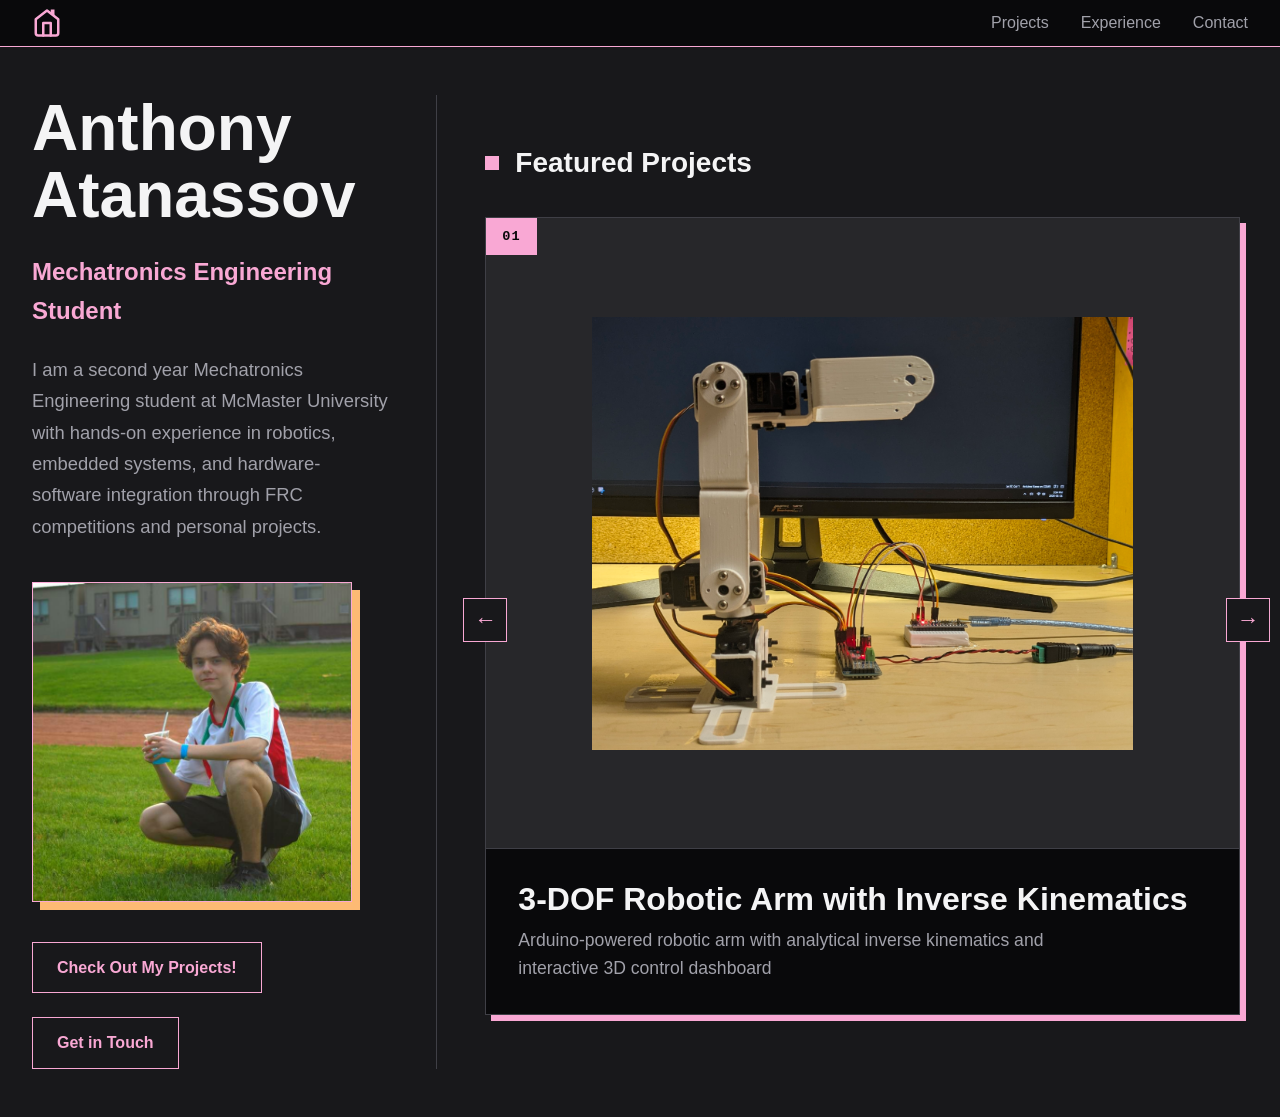
==== commit 0d232b17: "Changed some UI elements and added a new section to the homepage." ====
--- a/index.html
+++ b/index.html
@@ -44,7 +44,7 @@
                     </div>
                 </div>
                 <div class="cta-buttons">
-                    <a href="projects.html" class="btn btn-primary">Check Out My Projects!</a>
+                    <a href="projects.html" class="btn btn-secondary">Check Out My Projects!</a>
                     <a href="contact.html" class="btn btn-secondary">Get in Touch</a>
                 </div>
             </section>
--- a/css/style.css
+++ b/css/style.css
@@ -1074,6 +1074,28 @@
     .experience-date {
         align-self: flex-start;
     }
+
+    .experience-info {
+        display: contents;
+    }
+
+    .experience-content-wrapper {
+        grid-template-columns: 1fr;
+        row-gap: var(--spacing-md);
+    }
+
+    .experience-header {
+        margin-bottom: 0;
+    }
+
+    .experience-image-container {
+        order: 1;
+        min-height: 200px;
+    }
+
+    .experience-content {
+        order: 2;
+    }
 }
 
 @media (max-width: 480px) {
